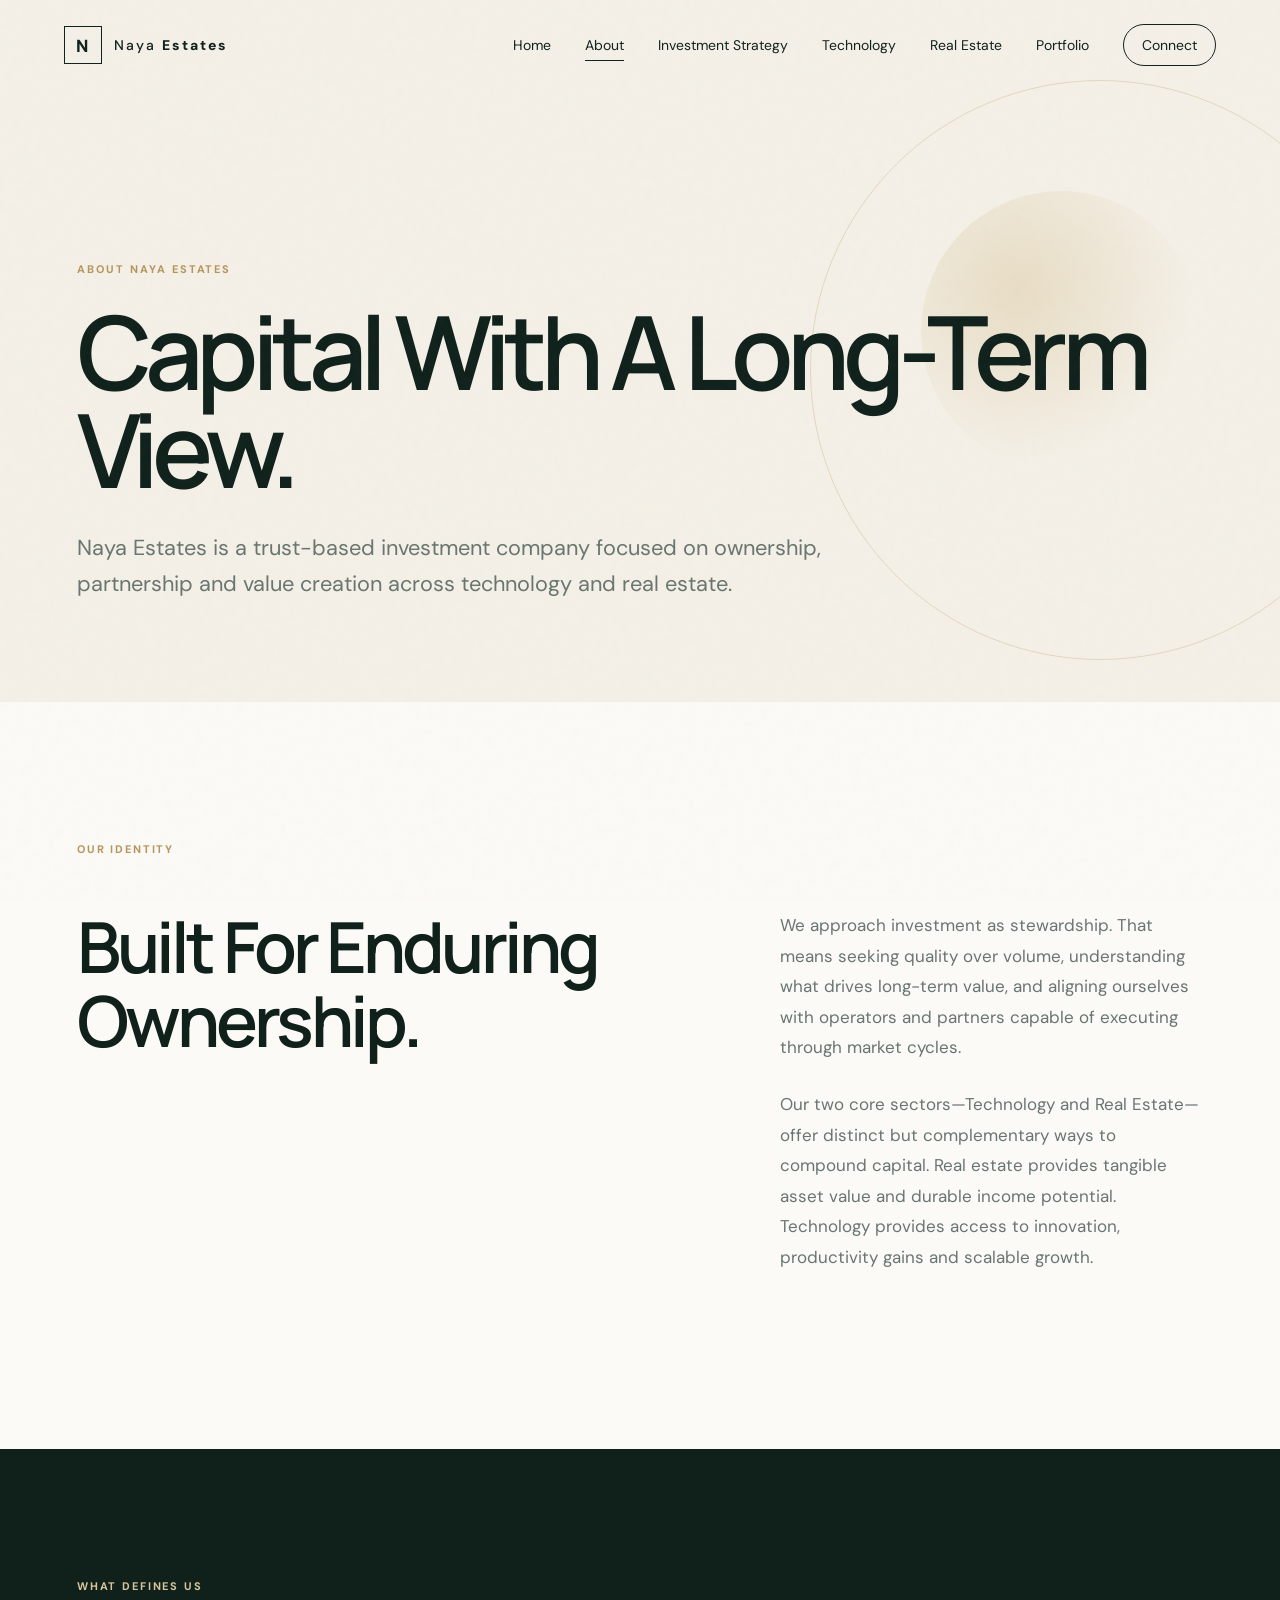
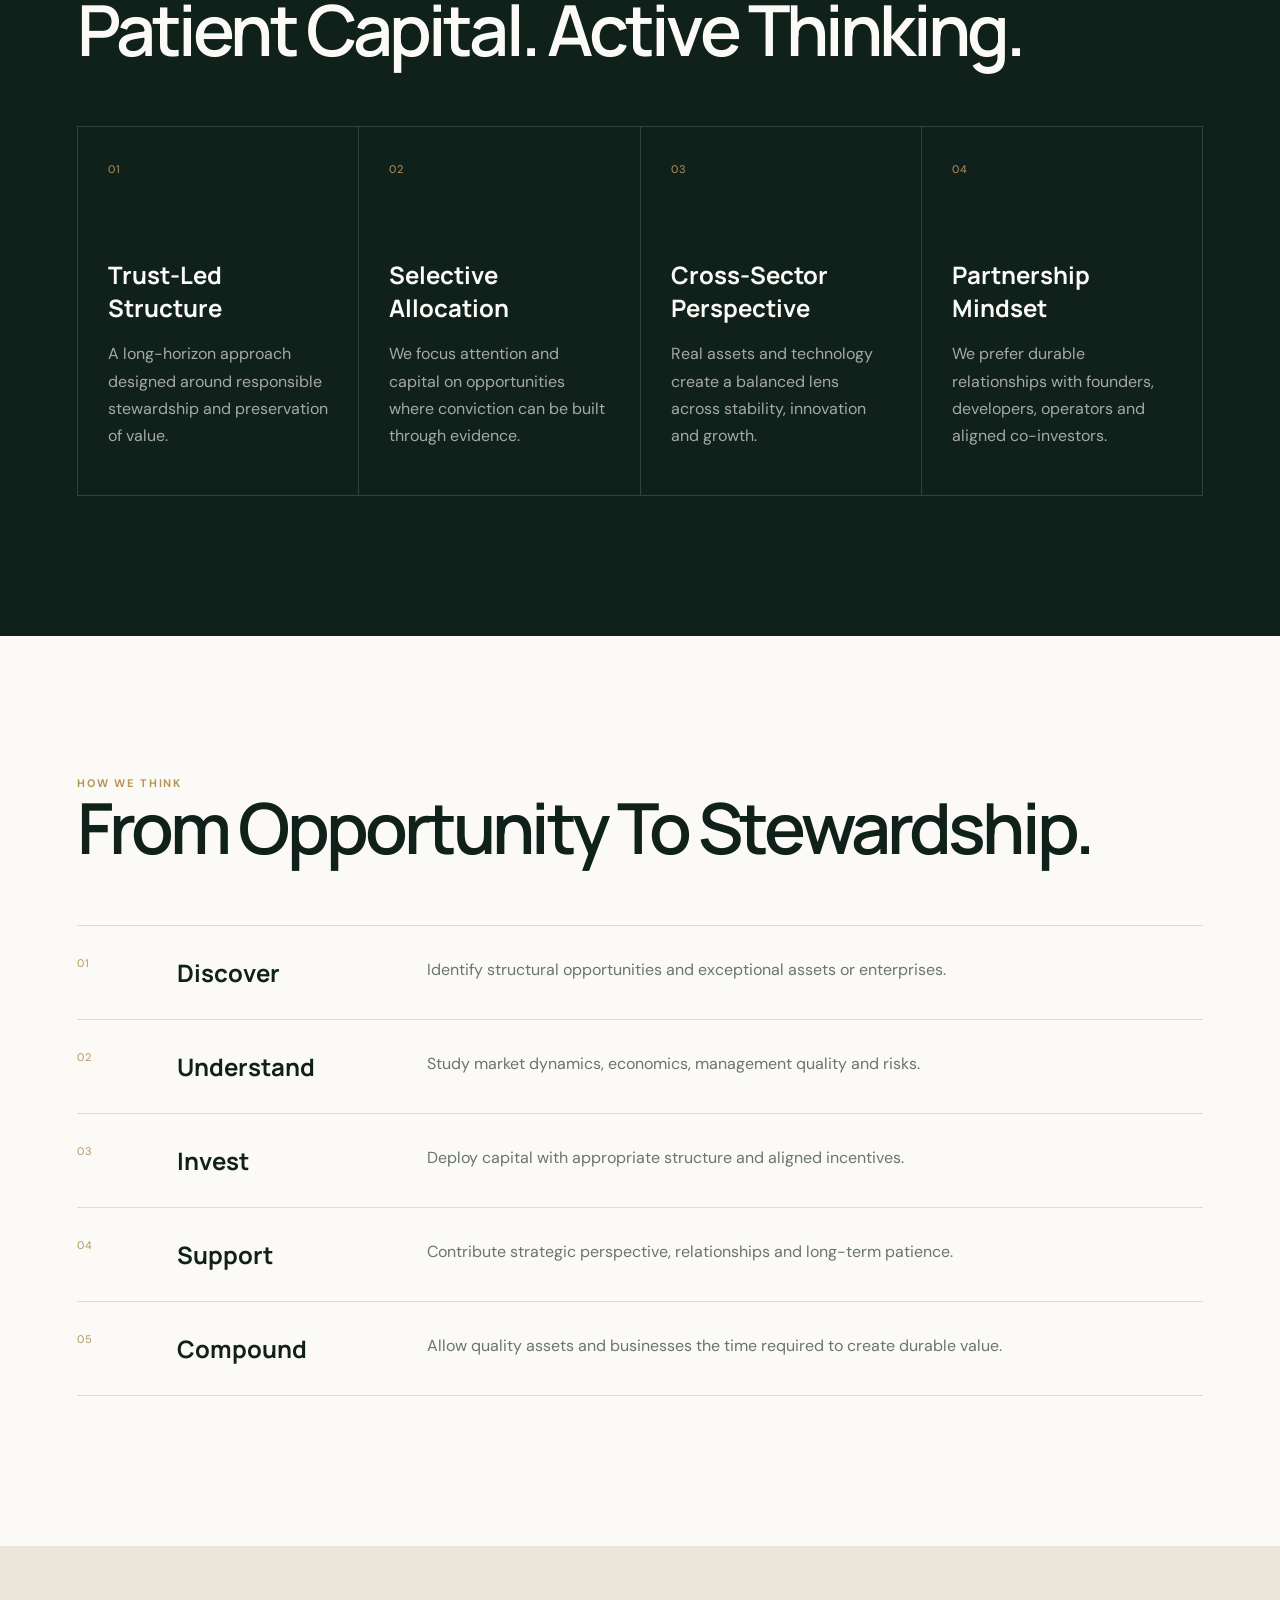
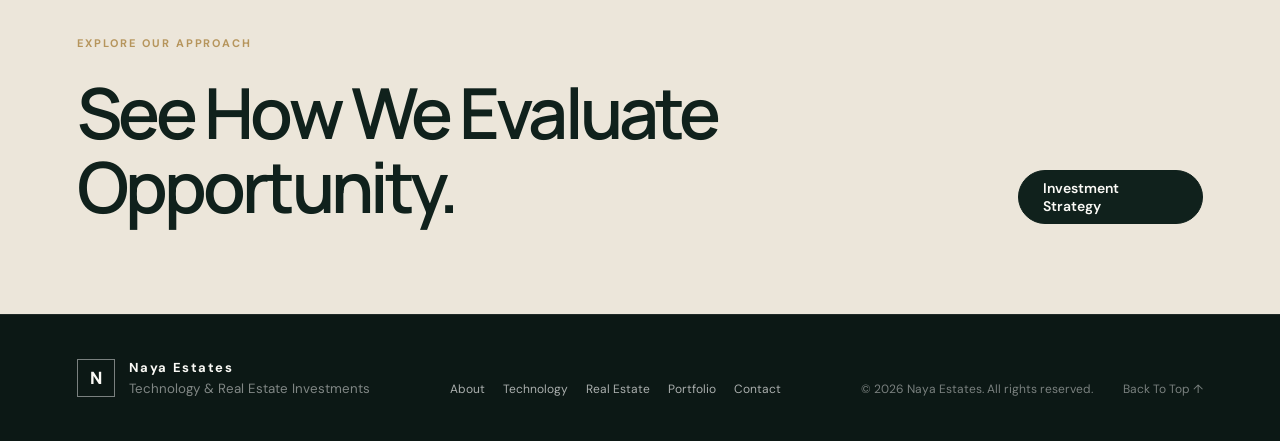
==== about.html @ cbfc8e8f "init" ====
<!DOCTYPE html>
<html lang="en">
<head>
  <meta charset="UTF-8" />
  <meta name="viewport" content="width=device-width, initial-scale=1.0" />
  <meta name="description" content="Learn about Naya Estates, a trust-based investment company focused on long-term technology and real estate investments." />
  <title>About | Naya Estates</title>
  <link rel="preconnect" href="https://fonts.googleapis.com">
  <link rel="preconnect" href="https://fonts.gstatic.com" crossorigin>
  <link href="https://fonts.googleapis.com/css2?family=DM+Sans:wght@400;500;600;700&family=Manrope:wght@400;500;600;700;800&display=swap" rel="stylesheet">
  <link rel="stylesheet" href="styles.css" />
</head>
<body>
  <div class="noise"></div>
  <header class="site-header" id="top">
    <a class="brand" href="index.html" aria-label="Naya Estates home">
      <span class="brand-mark">N</span>
      <span class="brand-text">Naya <strong>Estates</strong></span>
    </a>
    <button class="nav-toggle" aria-label="Toggle navigation" aria-expanded="false"><span></span><span></span></button>
    <nav class="site-nav"><a href="index.html" class="">Home</a>
<a href="about.html" class="active">About</a>
<a href="investment-strategy.html" class="">Investment Strategy</a>
<a href="technology.html" class="">Technology</a>
<a href="real-estate.html" class="">Real Estate</a>
<a href="portfolio.html" class="">Portfolio</a><a href="contact.html" class="nav-cta ">Connect</a></nav>
  </header>
  <main>
<section class="page-hero section-pad"><div class="page-orb"></div><p class="eyebrow reveal">About Naya Estates</p><h1 class="reveal">Capital With A Long-Term View.</h1><p class="page-lead reveal delay-1">Naya Estates is a trust-based investment company focused on ownership, partnership and value creation across technology and real estate.</p></section>
<section class="editorial section-pad"><div class="section-kicker reveal">Our Identity</div><div class="editorial-grid"><h2 class="reveal">Built For Enduring Ownership.</h2><div class="rich-copy reveal delay-1"><p>We approach investment as stewardship. That means seeking quality over volume, understanding what drives long-term value, and aligning ourselves with operators and partners capable of executing through market cycles.</p><p>Our two core sectors—Technology and Real Estate—offer distinct but complementary ways to compound capital. Real estate provides tangible asset value and durable income potential. Technology provides access to innovation, productivity gains and scalable growth.</p></div></div></section>
<section class="dark-section section-pad"><div class="section-head"><div><div class="section-kicker reveal">What Defines Us</div><h2 class="reveal">Patient Capital. Active Thinking.</h2></div></div><div class="value-grid"><article class="value-card reveal"><span>01</span><h3>Trust-Led Structure</h3><p>A long-horizon approach designed around responsible stewardship and preservation of value.</p></article><article class="value-card reveal delay-1"><span>02</span><h3>Selective Allocation</h3><p>We focus attention and capital on opportunities where conviction can be built through evidence.</p></article><article class="value-card reveal delay-2"><span>03</span><h3>Cross-Sector Perspective</h3><p>Real assets and technology create a balanced lens across stability, innovation and growth.</p></article><article class="value-card reveal delay-3"><span>04</span><h3>Partnership Mindset</h3><p>We prefer durable relationships with founders, developers, operators and aligned co-investors.</p></article></div></section>
<section class="timeline-section section-pad"><div class="section-head"><div><div class="section-kicker reveal">How We Think</div><h2 class="reveal">From Opportunity To Stewardship.</h2></div></div><div class="timeline"><div class="timeline-item reveal"><span>01</span><h3>Discover</h3><p>Identify structural opportunities and exceptional assets or enterprises.</p></div><div class="timeline-item reveal delay-1"><span>02</span><h3>Understand</h3><p>Study market dynamics, economics, management quality and risks.</p></div><div class="timeline-item reveal delay-2"><span>03</span><h3>Invest</h3><p>Deploy capital with appropriate structure and aligned incentives.</p></div><div class="timeline-item reveal delay-3"><span>04</span><h3>Support</h3><p>Contribute strategic perspective, relationships and long-term patience.</p></div><div class="timeline-item reveal"><span>05</span><h3>Compound</h3><p>Allow quality assets and businesses the time required to create durable value.</p></div></div></section>
<section class="split-cta section-pad"><div><p class="eyebrow">Explore Our Approach</p><h2>See How We Evaluate Opportunity.</h2></div><a class="btn btn-primary" href="investment-strategy.html">Investment Strategy</a></section>
</main>
  <footer>
    <div class="footer-brand"><span class="brand-mark">N</span><div><strong>Naya Estates</strong><small>Technology & Real Estate Investments</small></div></div>
    <div class="footer-links"><a href="about.html">About</a><a href="technology.html">Technology</a><a href="real-estate.html">Real Estate</a><a href="portfolio.html">Portfolio</a><a href="contact.html">Contact</a></div>
    <div class="footer-meta"><span>© <span id="year"></span> Naya Estates. All rights reserved.</span><a href="#top">Back To Top ↑</a></div>
  </footer>
  <script src="script.js"></script>
</body>
</html>
---- styles.css ----
:root {
  --ink: #10211c;
  --ink-2: #1b332b;
  --cream: #f4f0e7;
  --paper: #fbfaf6;
  --gold: #b6955c;
  --gold-light: #d9c59b;
  --sage: #8a9b90;
  --line: rgba(16, 33, 28, .14);
  --muted: #69756f;
  --white: #fff;
  --radius: 28px;
  --shadow: 0 24px 60px rgba(16, 33, 28, .08);
}

* { box-sizing: border-box; }
html { scroll-behavior: smooth; }
body {
  margin: 0;
  font-family: "DM Sans", sans-serif;
  color: var(--ink);
  background: var(--paper);
  overflow-x: hidden;
}
body.nav-open { overflow: hidden; }

a { color: inherit; text-decoration: none; }
button { font: inherit; }

.noise {
  position: fixed; inset: 0; pointer-events: none; z-index: 50; opacity: .025;
  background-image: url("data:image/svg+xml,%3Csvg viewBox='0 0 120 120' xmlns='http://www.w3.org/2000/svg'%3E%3Cfilter id='n'%3E%3CfeTurbulence type='fractalNoise' baseFrequency='.9' numOctaves='3' stitchTiles='stitch'/%3E%3C/filter%3E%3Crect width='100%25' height='100%25' filter='url(%23n)' opacity='1'/%3E%3C/svg%3E");
}

.site-header {
  position: fixed; top: 0; left: 0; right: 0; z-index: 40;
  display: flex; align-items: center; justify-content: space-between;
  padding: 24px clamp(24px, 5vw, 80px);
  transition: .35s ease;
}
.site-header.scrolled {
  background: rgba(251, 250, 246, .88);
  backdrop-filter: blur(18px);
  border-bottom: 1px solid var(--line);
  padding-top: 15px; padding-bottom: 15px;
}
.brand { display: flex; align-items: center; gap: 12px; letter-spacing: .13em; }
.brand-mark {
  width: 38px; height: 38px; border: 1px solid var(--ink); display: grid; place-items: center;
  font-family: "Manrope"; font-weight: 800; font-size: 17px;
}
.brand-text { font-size: 14px; font-weight: 500; }
.brand-text strong { font-weight: 800; }
.site-nav { display: flex; align-items: center; gap: 34px; font-size: 14px; }
.site-nav a { position: relative; }
.site-nav a:not(.nav-cta)::after {
  content: ""; position: absolute; left: 0; bottom: -7px; height: 1px; width: 0; background: var(--ink); transition: width .25s ease;
}
.site-nav a:hover::after { width: 100%; }
.nav-cta { border: 1px solid var(--ink); padding: 11px 18px; border-radius: 999px; }
.nav-cta:hover { background: var(--ink); color: var(--paper); }
.nav-toggle { display: none; background: transparent; border: 0; width: 42px; height: 42px; padding: 9px; }
.nav-toggle span { display: block; height: 1px; background: var(--ink); margin: 7px 0; transition: .25s ease; }

.section-pad { padding-left: clamp(24px, 6vw, 100px); padding-right: clamp(24px, 6vw, 100px); }
.hero {
  min-height: 100vh; position: relative; display: grid; grid-template-columns: minmax(0, 1.6fr) minmax(280px, .65fr);
  gap: 70px; align-items: center; padding-top: 130px; padding-bottom: 80px; background: var(--cream); overflow: hidden;
}
.hero-grid { position: absolute; inset: 0; opacity: .16; background-image: linear-gradient(var(--line) 1px, transparent 1px), linear-gradient(90deg, var(--line) 1px, transparent 1px); background-size: 64px 64px; mask-image: linear-gradient(to bottom right, black, transparent 75%); }
.orb { position: absolute; border-radius: 50%; filter: blur(2px); }
.orb-one { width: 460px; height: 460px; right: 14%; top: 9%; border: 1px solid rgba(182,149,92,.28); }
.orb-two { width: 260px; height: 260px; right: 5%; top: 28%; background: radial-gradient(circle at 35% 35%, rgba(217,197,155,.6), rgba(182,149,92,.05) 60%, transparent 70%); }
.hero-copy { max-width: 980px; position: relative; z-index: 2; }
.eyebrow { text-transform: uppercase; letter-spacing: .18em; font-size: 11px; font-weight: 700; color: var(--gold); margin: 0 0 26px; }
.hero h1, h2, h3 { font-family: "Manrope", sans-serif; }
.hero h1 { margin: 0; font-size: clamp(52px, 7.6vw, 118px); line-height: .94; letter-spacing: -.065em; font-weight: 600; max-width: 1050px; }
.hero h1 em { font-family: Georgia, serif; font-weight: 400; color: var(--gold); }
.hero-lead { max-width: 720px; margin: 34px 0 0; font-size: clamp(17px, 1.5vw, 22px); line-height: 1.65; color: var(--ink-2); }
.hero-actions { display: flex; gap: 14px; margin-top: 40px; flex-wrap: wrap; }
.btn { display: inline-flex; align-items: center; justify-content: center; min-height: 54px; padding: 0 24px; border-radius: 999px; font-weight: 600; font-size: 14px; transition: .25s ease; }
.btn-primary { background: var(--ink); color: var(--paper); border: 1px solid var(--ink); }
.btn-primary:hover { transform: translateY(-2px); background: var(--ink-2); }
.btn-ghost { border: 1px solid var(--line); background: rgba(255,255,255,.3); }
.btn-ghost span { margin-left: 12px; }
.btn-ghost:hover { border-color: var(--ink); }
.hero-aside { display: grid; gap: 14px; position: relative; z-index: 2; align-self: end; padding-bottom: 40px; }
.metric-card { background: rgba(251,250,246,.72); border: 1px solid rgba(16,33,28,.12); backdrop-filter: blur(10px); padding: 24px; border-radius: 22px; box-shadow: 0 16px 40px rgba(16,33,28,.04); }
.metric-label { display: block; font-size: 10px; text-transform: uppercase; letter-spacing: .16em; color: var(--muted); margin-bottom: 14px; }
.metric-card strong { display: block; font-family: "Manrope"; font-size: 27px; letter-spacing: -.03em; }
.metric-card small { display: block; color: var(--muted); margin-top: 8px; line-height: 1.5; }
.accent-card { background: var(--ink); color: var(--cream); }
.accent-card .metric-label { color: var(--gold-light); }
.accent-card strong { font-size: 22px; }
.scroll-cue { position: absolute; left: clamp(24px, 6vw, 100px); bottom: 34px; display: flex; gap: 12px; align-items: center; font-size: 10px; letter-spacing: .14em; text-transform: uppercase; color: var(--muted); }
.scroll-cue i { width: 46px; height: 1px; background: currentColor; }

.section-kicker { font-size: 11px; text-transform: uppercase; letter-spacing: .17em; color: var(--gold); font-weight: 700; }
.statement { padding-top: 150px; padding-bottom: 150px; }
.statement-grid { display: grid; grid-template-columns: minmax(0, 1.55fr) minmax(260px, .65fr); gap: 90px; margin-top: 54px; align-items: end; }
.statement h2, .section-head h2, .strategy h2, .principles h2, .contact h2 { margin: 0; font-size: clamp(40px, 5.5vw, 82px); line-height: 1.06; letter-spacing: -.055em; font-weight: 600; }
.statement h2 span { font-family: Georgia, serif; font-weight: 400; color: var(--gold); }
.statement-copy p { color: var(--muted); font-size: 17px; line-height: 1.75; margin: 0 0 22px; }

.focus { padding-top: 130px; padding-bottom: 140px; background: var(--ink); color: var(--paper); }
.section-head { display: flex; align-items: end; justify-content: space-between; gap: 40px; margin-bottom: 56px; }
.focus .section-kicker { color: var(--gold-light); }
.focus .section-intro { color: rgba(244,240,231,.68); }
.section-intro { max-width: 480px; line-height: 1.7; color: var(--muted); }
.focus-grid { display: grid; grid-template-columns: 1fr 1fr; gap: 20px; }
.focus-card { min-height: 610px; border-radius: var(--radius); padding: 34px; overflow: hidden; position: relative; display: flex; flex-direction: column; justify-content: space-between; border: 1px solid rgba(255,255,255,.12); }
.focus-card::before { content: ""; position: absolute; inset: 0; transition: transform .5s ease; }
.focus-card:hover::before { transform: scale(1.04); }
.real-estate::before { background: radial-gradient(circle at 75% 25%, rgba(217,197,155,.2), transparent 38%), linear-gradient(135deg, #213b33, #10211c 70%); }
.technology::before { background: radial-gradient(circle at 75% 25%, rgba(122,160,165,.18), transparent 38%), linear-gradient(135deg, #162d2a, #0c1715 70%); }
.focus-number, .focus-icon, .focus-content { position: relative; z-index: 1; }
.focus-number { font-family: "Manrope"; font-size: 12px; color: rgba(255,255,255,.5); }
.focus-icon { position: absolute; right: 34px; top: 28px; width: 74px; height: 74px; border-radius: 50%; border: 1px solid rgba(255,255,255,.2); display: grid; place-items: center; font-size: 34px; color: var(--gold-light); }
.focus-content { max-width: 610px; }
.focus-card h3 { margin: 0 0 18px; font-size: clamp(34px, 4vw, 58px); letter-spacing: -.045em; }
.focus-card p:not(.eyebrow) { color: rgba(244,240,231,.72); max-width: 540px; line-height: 1.7; }
.focus-card ul { list-style: none; padding: 0; margin: 28px 0 0; display: grid; grid-template-columns: 1fr 1fr; gap: 12px; }
.focus-card li { border-top: 1px solid rgba(255,255,255,.14); padding-top: 12px; font-size: 13px; color: rgba(244,240,231,.8); }

.strategy { padding-top: 130px; padding-bottom: 140px; background: var(--cream); }
.strategy-panel { border: 1px solid var(--line); border-radius: 34px; padding: clamp(28px, 5vw, 70px); background: rgba(255,255,255,.28); }
.strategy-top { display: grid; grid-template-columns: 1.2fr .8fr; gap: 70px; align-items: end; margin-top: 46px; padding-bottom: 70px; border-bottom: 1px solid var(--line); }
.strategy-top p { margin: 0; color: var(--muted); font-size: 17px; line-height: 1.75; }
.strategy-grid { display: grid; grid-template-columns: repeat(4, 1fr); }
.strategy-item { padding: 34px 28px 8px 0; }
.strategy-item + .strategy-item { border-left: 1px solid var(--line); padding-left: 28px; }
.strategy-item span { font-size: 11px; color: var(--gold); }
.strategy-item h3 { font-size: 20px; margin: 18px 0 12px; }
.strategy-item p { color: var(--muted); line-height: 1.65; font-size: 14px; }

.portfolio { padding-top: 140px; padding-bottom: 150px; }
.portfolio-grid { display: grid; grid-template-columns: repeat(2, 1fr); border-top: 1px solid var(--line); border-left: 1px solid var(--line); }
.portfolio-card { position: relative; min-height: 310px; padding: 34px; border-right: 1px solid var(--line); border-bottom: 1px solid var(--line); transition: .3s ease; }
.portfolio-card:hover { background: var(--cream); }
.portfolio-card > span { font-size: 10px; letter-spacing: .16em; color: var(--gold); font-weight: 700; }
.portfolio-card h3 { font-size: clamp(27px, 3vw, 42px); letter-spacing: -.04em; max-width: 440px; margin: 44px 0 18px; }
.portfolio-card p { max-width: 500px; color: var(--muted); line-height: 1.65; }
.card-arrow { position: absolute; top: 34px; right: 34px; width: 38px; height: 38px; border: 1px solid var(--line); border-radius: 50%; display: grid; place-items: center; }

.principles { padding-top: 140px; padding-bottom: 140px; background: #eae4d8; display: grid; grid-template-columns: .9fr 1.1fr; gap: 90px; }
.principles-copy { position: sticky; top: 120px; align-self: start; }
.principles-copy h2 { margin-top: 40px; }
.principles-list { border-top: 1px solid var(--line); }
.principle { display: grid; grid-template-columns: 70px 180px 1fr; gap: 20px; padding: 30px 0; border-bottom: 1px solid var(--line); align-items: start; }
.principle span { color: var(--gold); font-size: 11px; }
.principle strong { font-family: "Manrope"; font-size: 20px; }
.principle p { margin: 0; color: var(--muted); line-height: 1.6; }

.contact { padding-top: 120px; padding-bottom: 120px; background: var(--ink); color: var(--paper); }
.contact-panel { padding: clamp(34px, 5vw, 72px); border: 1px solid rgba(255,255,255,.13); border-radius: 34px; display: grid; grid-template-columns: 1.2fr .8fr; gap: 60px; align-items: end; background: radial-gradient(circle at 95% 10%, rgba(182,149,92,.14), transparent 32%); }
.contact h2 { margin-bottom: 24px; }
.contact p:not(.eyebrow) { max-width: 660px; color: rgba(244,240,231,.67); line-height: 1.7; }
.contact-link { padding: 26px 0; border-top: 1px solid rgba(255,255,255,.25); border-bottom: 1px solid rgba(255,255,255,.25); display: flex; justify-content: space-between; gap: 18px; align-items: center; }
.contact-link span { color: rgba(244,240,231,.6); font-size: 13px; }
.contact-link strong { font-family: "Manrope"; font-size: 16px; }

footer { background: #0c1815; color: var(--paper); padding: 44px clamp(24px, 6vw, 100px); display: flex; justify-content: space-between; align-items: end; gap: 40px; border-top: 1px solid rgba(255,255,255,.08); }
.footer-brand { display: flex; gap: 14px; align-items: center; }
.footer-brand .brand-mark { border-color: rgba(255,255,255,.45); }
.footer-brand strong { display: block; letter-spacing: .12em; font-size: 13px; }
.footer-brand small { display: block; color: rgba(255,255,255,.48); margin-top: 4px; }
.footer-meta { display: flex; gap: 30px; color: rgba(255,255,255,.45); font-size: 12px; }

.reveal { opacity: 0; transform: translateY(22px); transition: opacity .7s ease, transform .7s ease; }
.reveal.visible { opacity: 1; transform: none; }
.delay-1 { transition-delay: .08s; }
.delay-2 { transition-delay: .16s; }
.delay-3 { transition-delay: .24s; }

@media (max-width: 1000px) {
  .site-nav { position: fixed; inset: 0; background: var(--paper); z-index: -1; display: flex; flex-direction: column; justify-content: center; align-items: center; gap: 28px; font-size: 26px; opacity: 0; visibility: hidden; transition: .25s ease; }
  body.nav-open .site-nav { opacity: 1; visibility: visible; z-index: 35; }
  .nav-toggle { display: block; z-index: 41; }
  body.nav-open .nav-toggle span:first-child { transform: translateY(4px) rotate(45deg); }
  body.nav-open .nav-toggle span:last-child { transform: translateY(-4px) rotate(-45deg); }
  .hero { grid-template-columns: 1fr; align-content: center; }
  .hero-aside { display: grid; grid-template-columns: repeat(3, 1fr); padding: 0; }
  .statement-grid, .strategy-top, .principles, .contact-panel { grid-template-columns: 1fr; gap: 44px; }
  .focus-grid { grid-template-columns: 1fr; }
  .strategy-grid { grid-template-columns: 1fr 1fr; }
  .strategy-item:nth-child(3) { border-left: 0; padding-left: 0; border-top: 1px solid var(--line); }
  .strategy-item:nth-child(4) { border-top: 1px solid var(--line); }
  .principles-copy { position: relative; top: auto; }
}

@media (max-width: 700px) {
  .site-header { padding: 18px 20px; }
  .brand-text { font-size: 12px; }
  .hero { padding-top: 120px; min-height: auto; padding-bottom: 90px; }
  .hero h1 { font-size: clamp(50px, 15vw, 70px); }
  .hero-aside { grid-template-columns: 1fr; }
  .metric-card { padding: 20px; }
  .scroll-cue { display: none; }
  .statement, .focus, .strategy, .portfolio, .principles { padding-top: 90px; padding-bottom: 90px; }
  .statement-grid { margin-top: 36px; }
  .section-head { align-items: start; flex-direction: column; }
  .focus-card { min-height: 560px; padding: 26px; }
  .focus-icon { right: 26px; top: 24px; }
  .focus-card ul { grid-template-columns: 1fr; }
  .strategy-grid, .portfolio-grid { grid-template-columns: 1fr; }
  .strategy-item, .strategy-item + .strategy-item { border-left: 0; border-top: 1px solid var(--line); padding-left: 0; }
  .principle { grid-template-columns: 46px 1fr; }
  .principle p { grid-column: 2; }
  .contact-link { align-items: flex-start; flex-direction: column; }
  footer { align-items: flex-start; flex-direction: column; }
  .footer-meta { flex-direction: column; gap: 8px; }
}

/* Multi-page additions */
.site-nav a.active:not(.nav-cta)::after { width: 100%; }
.site-nav .nav-cta.active { background: var(--ink); color: var(--paper); }
.text-link { display: inline-flex; align-items: center; gap: 8px; margin-top: 14px; font-size: 14px; font-weight: 700; border-bottom: 1px solid currentColor; padding-bottom: 4px; }
.panel-action { padding-top: 32px; border-top: 1px solid var(--line); margin-top: 34px; }

.page-hero { min-height: 78vh; padding-top: 180px; padding-bottom: 100px; display: flex; flex-direction: column; justify-content: flex-end; position: relative; overflow: hidden; background: var(--cream); }
.page-hero h1 { max-width: 1180px; margin: 0; font-family: "Manrope", sans-serif; font-size: clamp(56px, 8vw, 118px); line-height: .96; letter-spacing: -.065em; font-weight: 600; position: relative; z-index: 2; }
.page-lead { max-width: 760px; margin: 32px 0 0; font-size: clamp(18px, 1.7vw, 24px); line-height: 1.65; color: var(--muted); position: relative; z-index: 2; }
.page-orb { position: absolute; width: 580px; height: 580px; border-radius: 50%; right: -110px; top: 80px; border: 1px solid rgba(182,149,92,.28); }
.page-orb::after { content:""; position:absolute; width:280px; height:280px; border-radius:50%; inset:110px; background:radial-gradient(circle at 35% 35%, rgba(217,197,155,.45), transparent 68%); }
.compact-hero { min-height: 64vh; }

.editorial { padding-top: 140px; padding-bottom: 150px; }
.editorial-grid { display: grid; grid-template-columns: 1.05fr .75fr; gap: 110px; margin-top: 54px; align-items: start; }
.editorial h2, .process-section h2, .criteria h2, .sector-band h2, .theme-section h2, .contact-page h2, .split-cta h2 { margin: 0; font-family: "Manrope", sans-serif; font-size: clamp(42px, 5.5vw, 78px); line-height: 1.05; letter-spacing: -.055em; font-weight: 600; }
.rich-copy { max-width: 700px; }
.rich-copy p { margin: 0 0 26px; color: var(--muted); font-size: 17px; line-height: 1.8; }

.dark-section { background: var(--ink); color: var(--paper); padding-top: 130px; padding-bottom: 140px; }
.dark-section .section-kicker { color: var(--gold-light); }
.dark-section h2 { margin: 0; font-size: clamp(42px, 5.5vw, 78px); line-height: 1.05; letter-spacing: -.055em; }
.value-grid { display:grid; grid-template-columns:repeat(4,1fr); margin-top: 60px; border-top:1px solid rgba(255,255,255,.15); border-left:1px solid rgba(255,255,255,.15); }
.value-card { min-height: 310px; padding: 30px; border-right:1px solid rgba(255,255,255,.15); border-bottom:1px solid rgba(255,255,255,.15); }
.value-card span, .process-card span, .timeline-item span, .theme-card span, .guidance-item span { color: var(--gold); font-size: 11px; letter-spacing: .12em; }
.value-card h3 { margin: 80px 0 16px; font-size: 24px; }
.value-card p { color: rgba(244,240,231,.66); line-height: 1.7; }

.timeline-section, .process-section, .theme-section { padding-top: 140px; padding-bottom: 150px; }
.timeline { margin-top: 60px; border-top: 1px solid var(--line); }
.timeline-item { display:grid; grid-template-columns: 70px 220px 1fr; gap:30px; align-items:start; padding:30px 0; border-bottom:1px solid var(--line); }
.timeline-item h3 { margin:0; font-size:24px; }
.timeline-item p { margin:0; color:var(--muted); line-height:1.7; max-width:650px; }

.process-section { background: var(--cream); }
.process-grid { display:grid; grid-template-columns: repeat(3,1fr); gap:16px; margin-top:60px; }
.process-card { min-height: 300px; padding:30px; border:1px solid var(--line); border-radius:24px; background:rgba(255,255,255,.32); }
.process-card h3 { margin:72px 0 14px; font-size:24px; }
.process-card p { color:var(--muted); line-height:1.7; }

.criteria { display:grid; grid-template-columns:.85fr 1.15fr; gap:90px; padding-top:140px; padding-bottom:150px; }
.criteria-list { border-top:1px solid var(--line); }
.criteria-row { display:grid; grid-template-columns:230px 1fr; gap:30px; padding:28px 0; border-bottom:1px solid var(--line); }
.criteria-row strong { font-family:"Manrope"; font-size:19px; }
.criteria-row p { margin:0; color:var(--muted); line-height:1.65; }

.tech-hero { background: linear-gradient(135deg,#f4f0e7 0%,#e7eee9 100%); }
.tech-grid-art { position:absolute; inset:0; opacity:.28; background-image:linear-gradient(rgba(16,33,28,.12) 1px,transparent 1px),linear-gradient(90deg,rgba(16,33,28,.12) 1px,transparent 1px); background-size:72px 72px; mask-image:linear-gradient(90deg,transparent,black); }
.real-hero { background:#ece5d9; }
.real-arch { position:absolute; width:620px; height:620px; border:1px solid rgba(16,33,28,.16); border-radius:310px 310px 0 0; right:-40px; bottom:-210px; }
.real-arch::before,.real-arch::after { content:""; position:absolute; border:1px solid rgba(182,149,92,.35); border-radius:260px 260px 0 0; }
.real-arch::before { inset:55px; bottom:0; }
.real-arch::after { inset:110px; bottom:0; }

.sector-band { background:var(--ink); color:var(--paper); padding-top:130px; padding-bottom:140px; }
.sector-band .section-kicker { color:var(--gold-light); }
.sector-grid { display:grid; grid-template-columns:repeat(2,1fr); gap:18px; }
.sector-card { position:relative; min-height:340px; padding:34px; border:1px solid rgba(255,255,255,.14); border-radius:26px; background:rgba(255,255,255,.025); }
.sector-icon { width:52px; height:52px; border-radius:50%; border:1px solid rgba(255,255,255,.2); display:grid; place-items:center; color:var(--gold-light); font-size:11px; }
.sector-card h3 { margin:70px 0 16px; font-size:clamp(28px,3vw,42px); letter-spacing:-.04em; }
.sector-card p { max-width:600px; color:rgba(244,240,231,.66); line-height:1.7; }
.estate-band { background:#193229; }

.portfolio-intro { padding-top:140px; padding-bottom:150px; }
.allocation-grid { display:grid; grid-template-columns:1fr 1fr; gap:20px; margin-top:50px; }
.allocation-card { min-height:500px; padding:40px; border-radius:30px; background:#eae4d8; display:flex; flex-direction:column; align-items:flex-start; }
.allocation-card span { font-size:11px; text-transform:uppercase; letter-spacing:.16em; color:var(--gold); font-weight:700; }
.allocation-card h2 { font-size:clamp(48px,6vw,84px); letter-spacing:-.055em; margin:90px 0 18px; }
.allocation-card p { max-width:560px; color:var(--muted); font-size:17px; line-height:1.7; }
.allocation-card .text-link { margin-top:auto; }
.tech-allocation { background:var(--ink); color:var(--paper); }
.tech-allocation p { color:rgba(244,240,231,.65); }
.theme-section { background:var(--cream); }
.theme-grid { display:grid; grid-template-columns:repeat(3,1fr); border-top:1px solid var(--line); border-left:1px solid var(--line); }
.theme-card { min-height:300px; padding:30px; border-right:1px solid var(--line); border-bottom:1px solid var(--line); }
.theme-card h3 { margin:70px 0 14px; font-size:24px; }
.theme-card p { color:var(--muted); line-height:1.65; }
.disclosure { padding-top:70px; padding-bottom:70px; display:grid; grid-template-columns:220px 1fr; gap:60px; border-top:1px solid var(--line); }
.disclosure p { margin:0; max-width:900px; color:var(--muted); line-height:1.75; }

.split-cta { padding-top:90px; padding-bottom:90px; display:flex; justify-content:space-between; align-items:end; gap:50px; background:#ece6da; }
.split-cta h2 { max-width:900px; }
.dark-cta { background:var(--ink); color:var(--paper); }
.btn-light { background:var(--paper); color:var(--ink); border:1px solid var(--paper); }
.btn-outline-light { border:1px solid rgba(255,255,255,.35); color:var(--paper); }
.cta-buttons { display:flex; gap:12px; flex-wrap:wrap; }

.contact-page { padding-top:130px; padding-bottom:150px; display:grid; grid-template-columns:.8fr 1.2fr; gap:100px; background:var(--paper); }
.contact-info > p { color:var(--muted); line-height:1.75; max-width:620px; }
.contact-info h2 { margin:36px 0 24px; }
.contact-detail { display:grid; gap:7px; padding:20px 0; border-bottom:1px solid var(--line); }
.contact-detail:first-of-type { margin-top:42px; border-top:1px solid var(--line); }
.contact-detail span { color:var(--gold); font-size:11px; text-transform:uppercase; letter-spacing:.15em; font-weight:700; }
.contact-detail a,.contact-detail strong { font-family:"Manrope"; font-size:16px; }
.inquiry-form { padding:36px; border:1px solid var(--line); border-radius:28px; background:var(--cream); }
.inquiry-form label { display:grid; gap:9px; font-size:12px; font-weight:700; margin-bottom:20px; }
.field-row { display:grid; grid-template-columns:1fr 1fr; gap:16px; }
.inquiry-form input,.inquiry-form select,.inquiry-form textarea { width:100%; border:1px solid var(--line); background:rgba(255,255,255,.65); border-radius:12px; padding:14px 15px; color:var(--ink); font:inherit; outline:none; }
.inquiry-form input:focus,.inquiry-form select:focus,.inquiry-form textarea:focus { border-color:var(--gold); }
.form-note { display:block; margin-top:15px; color:var(--muted); line-height:1.5; }
.contact-guidance { padding-top:90px; padding-bottom:120px; background:#eae4d8; }
.guidance-grid { display:grid; grid-template-columns:repeat(4,1fr); gap:20px; margin-top:42px; }
.guidance-item { border-top:1px solid var(--line); padding-top:24px; }
.guidance-item h3 { margin:38px 0 12px; font-size:22px; }
.guidance-item p { color:var(--muted); line-height:1.6; }

.footer-links { display:flex; flex-wrap:wrap; gap:18px; font-size:12px; color:rgba(255,255,255,.65); }
footer { flex-wrap:wrap; }

@media (max-width: 1150px) {
  .site-nav { gap:20px; font-size:13px; }
}
@media (max-width:1000px) {
  .editorial-grid,.criteria,.contact-page { grid-template-columns:1fr; gap:48px; }
  .value-grid { grid-template-columns:1fr 1fr; }
  .process-grid,.theme-grid { grid-template-columns:1fr 1fr; }
  .allocation-grid { grid-template-columns:1fr; }
  .guidance-grid { grid-template-columns:1fr 1fr; }
}
@media (max-width:700px) {
  .page-hero { min-height:68vh; padding-top:130px; padding-bottom:70px; }
  .page-hero h1 { font-size:clamp(46px,14vw,70px); }
  .editorial,.timeline-section,.process-section,.criteria,.portfolio-intro,.theme-section,.contact-page { padding-top:90px; padding-bottom:90px; }
  .value-grid,.process-grid,.sector-grid,.theme-grid,.guidance-grid { grid-template-columns:1fr; }
  .timeline-item { grid-template-columns:44px 1fr; }
  .timeline-item p { grid-column:2; }
  .criteria-row { grid-template-columns:1fr; gap:10px; }
  .allocation-card { min-height:420px; padding:28px; }
  .allocation-card h2 { margin-top:70px; }
  .disclosure { grid-template-columns:1fr; gap:20px; }
  .split-cta { align-items:flex-start; flex-direction:column; }
  .field-row { grid-template-columns:1fr; gap:0; }
  .inquiry-form { padding:24px; }
  .footer-links { width:100%; }
}
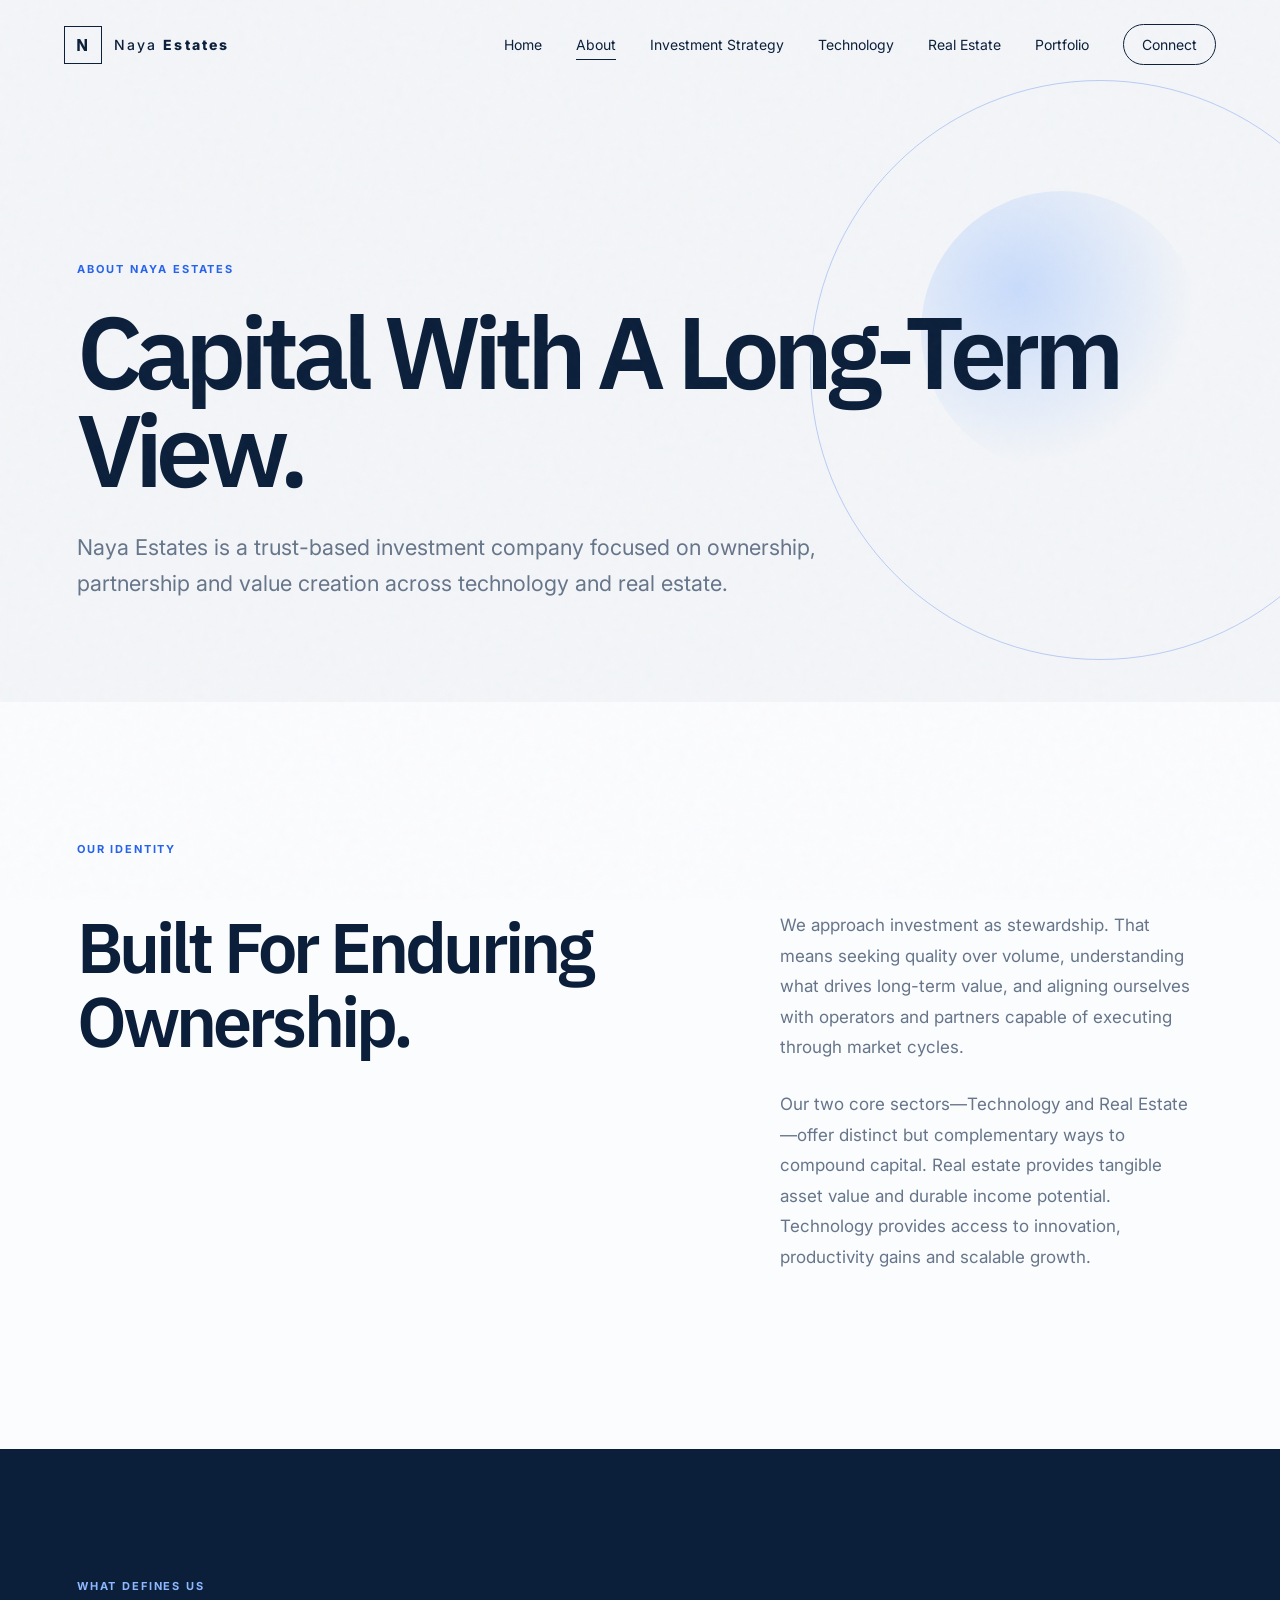
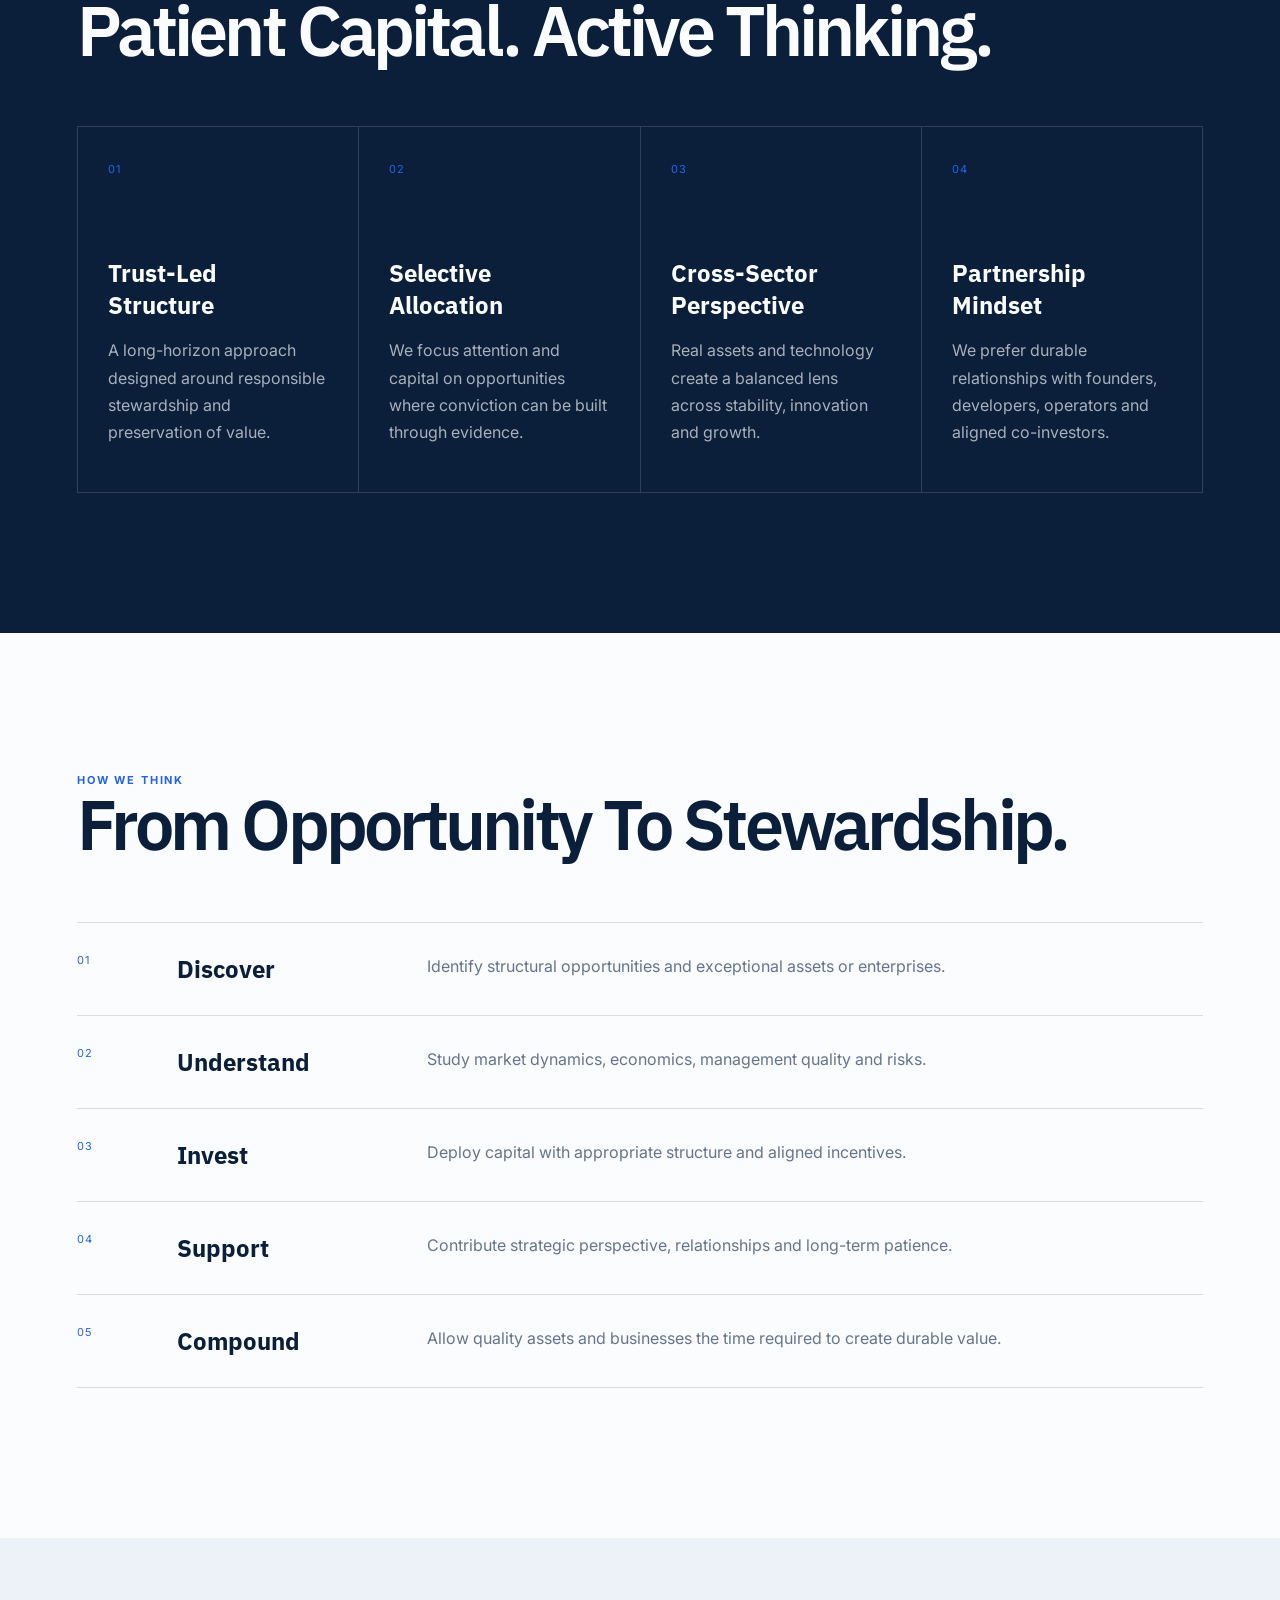
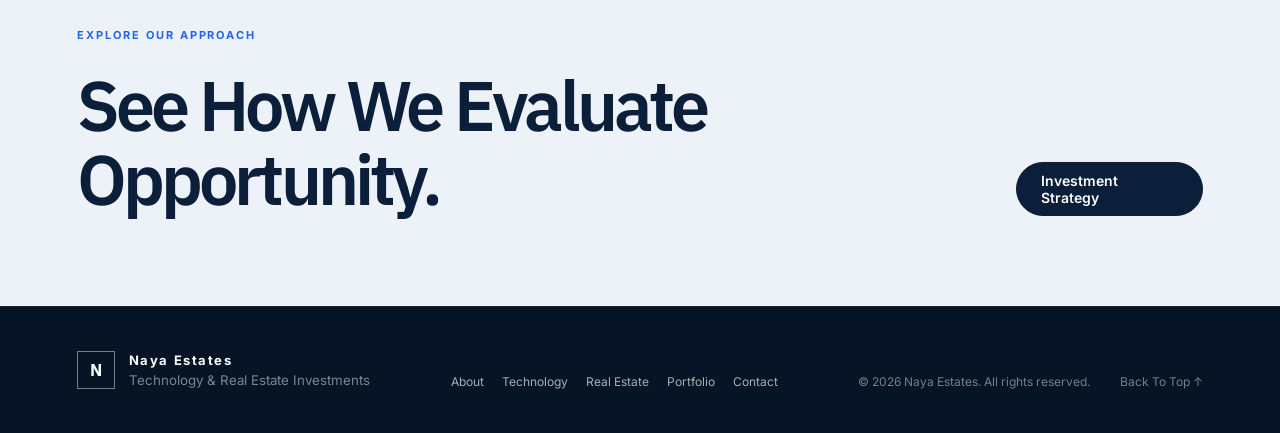
==== commit 881e918b: "update 1" ====
--- a/about.html
+++ b/about.html
@@ -7,7 +7,7 @@
   <title>About | Naya Estates</title>
   <link rel="preconnect" href="https://fonts.googleapis.com">
   <link rel="preconnect" href="https://fonts.gstatic.com" crossorigin>
-  <link href="https://fonts.googleapis.com/css2?family=DM+Sans:wght@400;500;600;700&family=Manrope:wght@400;500;600;700;800&display=swap" rel="stylesheet">
+  <link href="https://fonts.googleapis.com/css2?family=IBM+Plex+Sans:wght@400;500;600;700&family=Inter:wght@400;500;600;700&display=swap" rel="stylesheet">
   <link rel="stylesheet" href="styles.css" />
 </head>
 <body>
--- a/styles.css
+++ b/styles.css
@@ -1,23 +1,23 @@
 :root {
-  --ink: #10211c;
-  --ink-2: #1b332b;
-  --cream: #f4f0e7;
-  --paper: #fbfaf6;
-  --gold: #b6955c;
-  --gold-light: #d9c59b;
-  --sage: #8a9b90;
-  --line: rgba(16, 33, 28, .14);
-  --muted: #69756f;
+  --ink: #0b1f3a;
+  --ink-2: #183a63;
+  --cream: #f3f5f8;
+  --paper: #fbfcfe;
+  --accent: #2563eb;
+  --accent-light: #8db8ff;
+  --sage: #8295ad;
+  --line: rgba(11, 31, 58, .14);
+  --muted: #66758a;
   --white: #fff;
   --radius: 28px;
-  --shadow: 0 24px 60px rgba(16, 33, 28, .08);
+  --shadow: 0 24px 60px rgba(11, 31, 58, .08);
 }
 
 * { box-sizing: border-box; }
 html { scroll-behavior: smooth; }
 body {
   margin: 0;
-  font-family: "DM Sans", sans-serif;
+  font-family: "Inter", sans-serif;
   color: var(--ink);
   background: var(--paper);
   overflow-x: hidden;
@@ -26,6 +26,7 @@
 
 a { color: inherit; text-decoration: none; }
 button { font: inherit; }
+::selection { background: rgba(37, 99, 235, .16); color: var(--ink); }
 
 .noise {
   position: fixed; inset: 0; pointer-events: none; z-index: 50; opacity: .025;
@@ -47,7 +48,7 @@
 .brand { display: flex; align-items: center; gap: 12px; letter-spacing: .13em; }
 .brand-mark {
   width: 38px; height: 38px; border: 1px solid var(--ink); display: grid; place-items: center;
-  font-family: "Manrope"; font-weight: 800; font-size: 17px;
+  font-family: "IBM Plex Sans", sans-serif; font-weight: 800; font-size: 17px;
 }
 .brand-text { font-size: 14px; font-weight: 500; }
 .brand-text strong { font-weight: 800; }
@@ -69,13 +70,13 @@
 }
 .hero-grid { position: absolute; inset: 0; opacity: .16; background-image: linear-gradient(var(--line) 1px, transparent 1px), linear-gradient(90deg, var(--line) 1px, transparent 1px); background-size: 64px 64px; mask-image: linear-gradient(to bottom right, black, transparent 75%); }
 .orb { position: absolute; border-radius: 50%; filter: blur(2px); }
-.orb-one { width: 460px; height: 460px; right: 14%; top: 9%; border: 1px solid rgba(182,149,92,.28); }
-.orb-two { width: 260px; height: 260px; right: 5%; top: 28%; background: radial-gradient(circle at 35% 35%, rgba(217,197,155,.6), rgba(182,149,92,.05) 60%, transparent 70%); }
+.orb-one { width: 460px; height: 460px; right: 14%; top: 9%; border: 1px solid rgba(37,99,235,.28); }
+.orb-two { width: 260px; height: 260px; right: 5%; top: 28%; background: radial-gradient(circle at 35% 35%, rgba(141,184,255,.55), rgba(37,99,235,.05) 60%, transparent 70%); }
 .hero-copy { max-width: 980px; position: relative; z-index: 2; }
-.eyebrow { text-transform: uppercase; letter-spacing: .18em; font-size: 11px; font-weight: 700; color: var(--gold); margin: 0 0 26px; }
-.hero h1, h2, h3 { font-family: "Manrope", sans-serif; }
+.eyebrow { text-transform: uppercase; letter-spacing: .18em; font-size: 11px; font-weight: 700; color: var(--accent); margin: 0 0 26px; }
+.hero h1, h2, h3 { font-family: "IBM Plex Sans", sans-serif; }
 .hero h1 { margin: 0; font-size: clamp(52px, 7.6vw, 118px); line-height: .94; letter-spacing: -.065em; font-weight: 600; max-width: 1050px; }
-.hero h1 em { font-family: Georgia, serif; font-weight: 400; color: var(--gold); }
+.hero h1 em { font-family: "IBM Plex Sans", sans-serif; font-style: italic; font-weight: 500; color: var(--accent); }
 .hero-lead { max-width: 720px; margin: 34px 0 0; font-size: clamp(17px, 1.5vw, 22px); line-height: 1.65; color: var(--ink-2); }
 .hero-actions { display: flex; gap: 14px; margin-top: 40px; flex-wrap: wrap; }
 .btn { display: inline-flex; align-items: center; justify-content: center; min-height: 54px; padding: 0 24px; border-radius: 999px; font-weight: 600; font-size: 14px; transition: .25s ease; }
@@ -85,42 +86,42 @@
 .btn-ghost span { margin-left: 12px; }
 .btn-ghost:hover { border-color: var(--ink); }
 .hero-aside { display: grid; gap: 14px; position: relative; z-index: 2; align-self: end; padding-bottom: 40px; }
-.metric-card { background: rgba(251,250,246,.72); border: 1px solid rgba(16,33,28,.12); backdrop-filter: blur(10px); padding: 24px; border-radius: 22px; box-shadow: 0 16px 40px rgba(16,33,28,.04); }
+.metric-card { background: rgba(251,252,254,.76); border: 1px solid rgba(11,31,58,.12); backdrop-filter: blur(10px); padding: 24px; border-radius: 22px; box-shadow: 0 16px 40px rgba(11,31,58,.04); }
 .metric-label { display: block; font-size: 10px; text-transform: uppercase; letter-spacing: .16em; color: var(--muted); margin-bottom: 14px; }
-.metric-card strong { display: block; font-family: "Manrope"; font-size: 27px; letter-spacing: -.03em; }
+.metric-card strong { display: block; font-family: "IBM Plex Sans", sans-serif; font-size: 27px; letter-spacing: -.03em; }
 .metric-card small { display: block; color: var(--muted); margin-top: 8px; line-height: 1.5; }
 .accent-card { background: var(--ink); color: var(--cream); }
-.accent-card .metric-label { color: var(--gold-light); }
+.accent-card .metric-label { color: var(--accent-light); }
 .accent-card strong { font-size: 22px; }
 .scroll-cue { position: absolute; left: clamp(24px, 6vw, 100px); bottom: 34px; display: flex; gap: 12px; align-items: center; font-size: 10px; letter-spacing: .14em; text-transform: uppercase; color: var(--muted); }
 .scroll-cue i { width: 46px; height: 1px; background: currentColor; }
 
-.section-kicker { font-size: 11px; text-transform: uppercase; letter-spacing: .17em; color: var(--gold); font-weight: 700; }
+.section-kicker { font-size: 11px; text-transform: uppercase; letter-spacing: .17em; color: var(--accent); font-weight: 700; }
 .statement { padding-top: 150px; padding-bottom: 150px; }
 .statement-grid { display: grid; grid-template-columns: minmax(0, 1.55fr) minmax(260px, .65fr); gap: 90px; margin-top: 54px; align-items: end; }
 .statement h2, .section-head h2, .strategy h2, .principles h2, .contact h2 { margin: 0; font-size: clamp(40px, 5.5vw, 82px); line-height: 1.06; letter-spacing: -.055em; font-weight: 600; }
-.statement h2 span { font-family: Georgia, serif; font-weight: 400; color: var(--gold); }
+.statement h2 span { font-family: "IBM Plex Sans", sans-serif; font-style: italic; font-weight: 500; color: var(--accent); }
 .statement-copy p { color: var(--muted); font-size: 17px; line-height: 1.75; margin: 0 0 22px; }
 
 .focus { padding-top: 130px; padding-bottom: 140px; background: var(--ink); color: var(--paper); }
 .section-head { display: flex; align-items: end; justify-content: space-between; gap: 40px; margin-bottom: 56px; }
-.focus .section-kicker { color: var(--gold-light); }
-.focus .section-intro { color: rgba(244,240,231,.68); }
+.focus .section-kicker { color: var(--accent-light); }
+.focus .section-intro { color: rgba(243,245,248,.70); }
 .section-intro { max-width: 480px; line-height: 1.7; color: var(--muted); }
 .focus-grid { display: grid; grid-template-columns: 1fr 1fr; gap: 20px; }
 .focus-card { min-height: 610px; border-radius: var(--radius); padding: 34px; overflow: hidden; position: relative; display: flex; flex-direction: column; justify-content: space-between; border: 1px solid rgba(255,255,255,.12); }
 .focus-card::before { content: ""; position: absolute; inset: 0; transition: transform .5s ease; }
 .focus-card:hover::before { transform: scale(1.04); }
-.real-estate::before { background: radial-gradient(circle at 75% 25%, rgba(217,197,155,.2), transparent 38%), linear-gradient(135deg, #213b33, #10211c 70%); }
-.technology::before { background: radial-gradient(circle at 75% 25%, rgba(122,160,165,.18), transparent 38%), linear-gradient(135deg, #162d2a, #0c1715 70%); }
+.real-estate::before { background: radial-gradient(circle at 75% 25%, rgba(141,184,255,.20), transparent 38%), linear-gradient(135deg, #15365c, #0b1f3a 70%); }
+.technology::before { background: radial-gradient(circle at 75% 25%, rgba(82,139,214,.20), transparent 38%), linear-gradient(135deg, #17365b, #08182a 70%); }
 .focus-number, .focus-icon, .focus-content { position: relative; z-index: 1; }
-.focus-number { font-family: "Manrope"; font-size: 12px; color: rgba(255,255,255,.5); }
-.focus-icon { position: absolute; right: 34px; top: 28px; width: 74px; height: 74px; border-radius: 50%; border: 1px solid rgba(255,255,255,.2); display: grid; place-items: center; font-size: 34px; color: var(--gold-light); }
+.focus-number { font-family: "IBM Plex Sans", sans-serif; font-size: 12px; color: rgba(255,255,255,.5); }
+.focus-icon { position: absolute; right: 34px; top: 28px; width: 74px; height: 74px; border-radius: 50%; border: 1px solid rgba(255,255,255,.2); display: grid; place-items: center; font-size: 34px; color: var(--accent-light); }
 .focus-content { max-width: 610px; }
 .focus-card h3 { margin: 0 0 18px; font-size: clamp(34px, 4vw, 58px); letter-spacing: -.045em; }
-.focus-card p:not(.eyebrow) { color: rgba(244,240,231,.72); max-width: 540px; line-height: 1.7; }
+.focus-card p:not(.eyebrow) { color: rgba(243,245,248,.74); max-width: 540px; line-height: 1.7; }
 .focus-card ul { list-style: none; padding: 0; margin: 28px 0 0; display: grid; grid-template-columns: 1fr 1fr; gap: 12px; }
-.focus-card li { border-top: 1px solid rgba(255,255,255,.14); padding-top: 12px; font-size: 13px; color: rgba(244,240,231,.8); }
+.focus-card li { border-top: 1px solid rgba(255,255,255,.14); padding-top: 12px; font-size: 13px; color: rgba(243,245,248,.82); }
 
 .strategy { padding-top: 130px; padding-bottom: 140px; background: var(--cream); }
 .strategy-panel { border: 1px solid var(--line); border-radius: 34px; padding: clamp(28px, 5vw, 70px); background: rgba(255,255,255,.28); }
@@ -129,7 +130,7 @@
 .strategy-grid { display: grid; grid-template-columns: repeat(4, 1fr); }
 .strategy-item { padding: 34px 28px 8px 0; }
 .strategy-item + .strategy-item { border-left: 1px solid var(--line); padding-left: 28px; }
-.strategy-item span { font-size: 11px; color: var(--gold); }
+.strategy-item span { font-size: 11px; color: var(--accent); }
 .strategy-item h3 { font-size: 20px; margin: 18px 0 12px; }
 .strategy-item p { color: var(--muted); line-height: 1.65; font-size: 14px; }
 
@@ -137,29 +138,29 @@
 .portfolio-grid { display: grid; grid-template-columns: repeat(2, 1fr); border-top: 1px solid var(--line); border-left: 1px solid var(--line); }
 .portfolio-card { position: relative; min-height: 310px; padding: 34px; border-right: 1px solid var(--line); border-bottom: 1px solid var(--line); transition: .3s ease; }
 .portfolio-card:hover { background: var(--cream); }
-.portfolio-card > span { font-size: 10px; letter-spacing: .16em; color: var(--gold); font-weight: 700; }
+.portfolio-card > span { font-size: 10px; letter-spacing: .16em; color: var(--accent); font-weight: 700; }
 .portfolio-card h3 { font-size: clamp(27px, 3vw, 42px); letter-spacing: -.04em; max-width: 440px; margin: 44px 0 18px; }
 .portfolio-card p { max-width: 500px; color: var(--muted); line-height: 1.65; }
 .card-arrow { position: absolute; top: 34px; right: 34px; width: 38px; height: 38px; border: 1px solid var(--line); border-radius: 50%; display: grid; place-items: center; }
 
-.principles { padding-top: 140px; padding-bottom: 140px; background: #eae4d8; display: grid; grid-template-columns: .9fr 1.1fr; gap: 90px; }
+.principles { padding-top: 140px; padding-bottom: 140px; background: #eef2f7; display: grid; grid-template-columns: .9fr 1.1fr; gap: 90px; }
 .principles-copy { position: sticky; top: 120px; align-self: start; }
 .principles-copy h2 { margin-top: 40px; }
 .principles-list { border-top: 1px solid var(--line); }
 .principle { display: grid; grid-template-columns: 70px 180px 1fr; gap: 20px; padding: 30px 0; border-bottom: 1px solid var(--line); align-items: start; }
-.principle span { color: var(--gold); font-size: 11px; }
-.principle strong { font-family: "Manrope"; font-size: 20px; }
+.principle span { color: var(--accent); font-size: 11px; }
+.principle strong { font-family: "IBM Plex Sans", sans-serif; font-size: 20px; }
 .principle p { margin: 0; color: var(--muted); line-height: 1.6; }
 
 .contact { padding-top: 120px; padding-bottom: 120px; background: var(--ink); color: var(--paper); }
-.contact-panel { padding: clamp(34px, 5vw, 72px); border: 1px solid rgba(255,255,255,.13); border-radius: 34px; display: grid; grid-template-columns: 1.2fr .8fr; gap: 60px; align-items: end; background: radial-gradient(circle at 95% 10%, rgba(182,149,92,.14), transparent 32%); }
+.contact-panel { padding: clamp(34px, 5vw, 72px); border: 1px solid rgba(255,255,255,.13); border-radius: 34px; display: grid; grid-template-columns: 1.2fr .8fr; gap: 60px; align-items: end; background: radial-gradient(circle at 95% 10%, rgba(37,99,235,.14), transparent 32%); }
 .contact h2 { margin-bottom: 24px; }
-.contact p:not(.eyebrow) { max-width: 660px; color: rgba(244,240,231,.67); line-height: 1.7; }
+.contact p:not(.eyebrow) { max-width: 660px; color: rgba(243,245,248,.69); line-height: 1.7; }
 .contact-link { padding: 26px 0; border-top: 1px solid rgba(255,255,255,.25); border-bottom: 1px solid rgba(255,255,255,.25); display: flex; justify-content: space-between; gap: 18px; align-items: center; }
-.contact-link span { color: rgba(244,240,231,.6); font-size: 13px; }
-.contact-link strong { font-family: "Manrope"; font-size: 16px; }
-
-footer { background: #0c1815; color: var(--paper); padding: 44px clamp(24px, 6vw, 100px); display: flex; justify-content: space-between; align-items: end; gap: 40px; border-top: 1px solid rgba(255,255,255,.08); }
+.contact-link span { color: rgba(243,245,248,.62); font-size: 13px; }
+.contact-link strong { font-family: "IBM Plex Sans", sans-serif; font-size: 16px; }
+
+footer { background: #071426; color: var(--paper); padding: 44px clamp(24px, 6vw, 100px); display: flex; justify-content: space-between; align-items: end; gap: 40px; border-top: 1px solid rgba(255,255,255,.08); }
 .footer-brand { display: flex; gap: 14px; align-items: center; }
 .footer-brand .brand-mark { border-color: rgba(255,255,255,.45); }
 .footer-brand strong { display: block; letter-spacing: .12em; font-size: 13px; }
@@ -218,26 +219,26 @@
 .panel-action { padding-top: 32px; border-top: 1px solid var(--line); margin-top: 34px; }
 
 .page-hero { min-height: 78vh; padding-top: 180px; padding-bottom: 100px; display: flex; flex-direction: column; justify-content: flex-end; position: relative; overflow: hidden; background: var(--cream); }
-.page-hero h1 { max-width: 1180px; margin: 0; font-family: "Manrope", sans-serif; font-size: clamp(56px, 8vw, 118px); line-height: .96; letter-spacing: -.065em; font-weight: 600; position: relative; z-index: 2; }
+.page-hero h1 { max-width: 1180px; margin: 0; font-family: "IBM Plex Sans", sans-serif; font-size: clamp(56px, 8vw, 118px); line-height: .96; letter-spacing: -.065em; font-weight: 600; position: relative; z-index: 2; }
 .page-lead { max-width: 760px; margin: 32px 0 0; font-size: clamp(18px, 1.7vw, 24px); line-height: 1.65; color: var(--muted); position: relative; z-index: 2; }
-.page-orb { position: absolute; width: 580px; height: 580px; border-radius: 50%; right: -110px; top: 80px; border: 1px solid rgba(182,149,92,.28); }
-.page-orb::after { content:""; position:absolute; width:280px; height:280px; border-radius:50%; inset:110px; background:radial-gradient(circle at 35% 35%, rgba(217,197,155,.45), transparent 68%); }
+.page-orb { position: absolute; width: 580px; height: 580px; border-radius: 50%; right: -110px; top: 80px; border: 1px solid rgba(37,99,235,.28); }
+.page-orb::after { content:""; position:absolute; width:280px; height:280px; border-radius:50%; inset:110px; background:radial-gradient(circle at 35% 35%, rgba(141,184,255,.42), transparent 68%); }
 .compact-hero { min-height: 64vh; }
 
 .editorial { padding-top: 140px; padding-bottom: 150px; }
 .editorial-grid { display: grid; grid-template-columns: 1.05fr .75fr; gap: 110px; margin-top: 54px; align-items: start; }
-.editorial h2, .process-section h2, .criteria h2, .sector-band h2, .theme-section h2, .contact-page h2, .split-cta h2 { margin: 0; font-family: "Manrope", sans-serif; font-size: clamp(42px, 5.5vw, 78px); line-height: 1.05; letter-spacing: -.055em; font-weight: 600; }
+.editorial h2, .process-section h2, .criteria h2, .sector-band h2, .theme-section h2, .contact-page h2, .split-cta h2 { margin: 0; font-family: "IBM Plex Sans", sans-serif; font-size: clamp(42px, 5.5vw, 78px); line-height: 1.05; letter-spacing: -.055em; font-weight: 600; }
 .rich-copy { max-width: 700px; }
 .rich-copy p { margin: 0 0 26px; color: var(--muted); font-size: 17px; line-height: 1.8; }
 
 .dark-section { background: var(--ink); color: var(--paper); padding-top: 130px; padding-bottom: 140px; }
-.dark-section .section-kicker { color: var(--gold-light); }
+.dark-section .section-kicker { color: var(--accent-light); }
 .dark-section h2 { margin: 0; font-size: clamp(42px, 5.5vw, 78px); line-height: 1.05; letter-spacing: -.055em; }
 .value-grid { display:grid; grid-template-columns:repeat(4,1fr); margin-top: 60px; border-top:1px solid rgba(255,255,255,.15); border-left:1px solid rgba(255,255,255,.15); }
 .value-card { min-height: 310px; padding: 30px; border-right:1px solid rgba(255,255,255,.15); border-bottom:1px solid rgba(255,255,255,.15); }
-.value-card span, .process-card span, .timeline-item span, .theme-card span, .guidance-item span { color: var(--gold); font-size: 11px; letter-spacing: .12em; }
+.value-card span, .process-card span, .timeline-item span, .theme-card span, .guidance-item span { color: var(--accent); font-size: 11px; letter-spacing: .12em; }
 .value-card h3 { margin: 80px 0 16px; font-size: 24px; }
-.value-card p { color: rgba(244,240,231,.66); line-height: 1.7; }
+.value-card p { color: rgba(243,245,248,.68); line-height: 1.7; }
 
 .timeline-section, .process-section, .theme-section { padding-top: 140px; padding-bottom: 150px; }
 .timeline { margin-top: 60px; border-top: 1px solid var(--line); }
@@ -254,35 +255,35 @@
 .criteria { display:grid; grid-template-columns:.85fr 1.15fr; gap:90px; padding-top:140px; padding-bottom:150px; }
 .criteria-list { border-top:1px solid var(--line); }
 .criteria-row { display:grid; grid-template-columns:230px 1fr; gap:30px; padding:28px 0; border-bottom:1px solid var(--line); }
-.criteria-row strong { font-family:"Manrope"; font-size:19px; }
+.criteria-row strong { font-family:"IBM Plex Sans", sans-serif; font-size:19px; }
 .criteria-row p { margin:0; color:var(--muted); line-height:1.65; }
 
-.tech-hero { background: linear-gradient(135deg,#f4f0e7 0%,#e7eee9 100%); }
-.tech-grid-art { position:absolute; inset:0; opacity:.28; background-image:linear-gradient(rgba(16,33,28,.12) 1px,transparent 1px),linear-gradient(90deg,rgba(16,33,28,.12) 1px,transparent 1px); background-size:72px 72px; mask-image:linear-gradient(90deg,transparent,black); }
-.real-hero { background:#ece5d9; }
-.real-arch { position:absolute; width:620px; height:620px; border:1px solid rgba(16,33,28,.16); border-radius:310px 310px 0 0; right:-40px; bottom:-210px; }
-.real-arch::before,.real-arch::after { content:""; position:absolute; border:1px solid rgba(182,149,92,.35); border-radius:260px 260px 0 0; }
+.tech-hero { background: linear-gradient(135deg,#f3f5f8 0%,#e9eff8 100%); }
+.tech-grid-art { position:absolute; inset:0; opacity:.28; background-image:linear-gradient(rgba(11,31,58,.12) 1px,transparent 1px),linear-gradient(90deg,rgba(11,31,58,.12) 1px,transparent 1px); background-size:72px 72px; mask-image:linear-gradient(90deg,transparent,black); }
+.real-hero { background:#edf1f6; }
+.real-arch { position:absolute; width:620px; height:620px; border:1px solid rgba(11,31,58,.16); border-radius:310px 310px 0 0; right:-40px; bottom:-210px; }
+.real-arch::before,.real-arch::after { content:""; position:absolute; border:1px solid rgba(37,99,235,.35); border-radius:260px 260px 0 0; }
 .real-arch::before { inset:55px; bottom:0; }
 .real-arch::after { inset:110px; bottom:0; }
 
 .sector-band { background:var(--ink); color:var(--paper); padding-top:130px; padding-bottom:140px; }
-.sector-band .section-kicker { color:var(--gold-light); }
+.sector-band .section-kicker { color:var(--accent-light); }
 .sector-grid { display:grid; grid-template-columns:repeat(2,1fr); gap:18px; }
 .sector-card { position:relative; min-height:340px; padding:34px; border:1px solid rgba(255,255,255,.14); border-radius:26px; background:rgba(255,255,255,.025); }
-.sector-icon { width:52px; height:52px; border-radius:50%; border:1px solid rgba(255,255,255,.2); display:grid; place-items:center; color:var(--gold-light); font-size:11px; }
+.sector-icon { width:52px; height:52px; border-radius:50%; border:1px solid rgba(255,255,255,.2); display:grid; place-items:center; color:var(--accent-light); font-size:11px; }
 .sector-card h3 { margin:70px 0 16px; font-size:clamp(28px,3vw,42px); letter-spacing:-.04em; }
-.sector-card p { max-width:600px; color:rgba(244,240,231,.66); line-height:1.7; }
-.estate-band { background:#193229; }
+.sector-card p { max-width:600px; color:rgba(243,245,248,.68); line-height:1.7; }
+.estate-band { background:#12365e; }
 
 .portfolio-intro { padding-top:140px; padding-bottom:150px; }
 .allocation-grid { display:grid; grid-template-columns:1fr 1fr; gap:20px; margin-top:50px; }
-.allocation-card { min-height:500px; padding:40px; border-radius:30px; background:#eae4d8; display:flex; flex-direction:column; align-items:flex-start; }
-.allocation-card span { font-size:11px; text-transform:uppercase; letter-spacing:.16em; color:var(--gold); font-weight:700; }
+.allocation-card { min-height:500px; padding:40px; border-radius:30px; background:#eef2f7; display:flex; flex-direction:column; align-items:flex-start; }
+.allocation-card span { font-size:11px; text-transform:uppercase; letter-spacing:.16em; color:var(--accent); font-weight:700; }
 .allocation-card h2 { font-size:clamp(48px,6vw,84px); letter-spacing:-.055em; margin:90px 0 18px; }
 .allocation-card p { max-width:560px; color:var(--muted); font-size:17px; line-height:1.7; }
 .allocation-card .text-link { margin-top:auto; }
 .tech-allocation { background:var(--ink); color:var(--paper); }
-.tech-allocation p { color:rgba(244,240,231,.65); }
+.tech-allocation p { color:rgba(243,245,248,.67); }
 .theme-section { background:var(--cream); }
 .theme-grid { display:grid; grid-template-columns:repeat(3,1fr); border-top:1px solid var(--line); border-left:1px solid var(--line); }
 .theme-card { min-height:300px; padding:30px; border-right:1px solid var(--line); border-bottom:1px solid var(--line); }
@@ -291,7 +292,7 @@
 .disclosure { padding-top:70px; padding-bottom:70px; display:grid; grid-template-columns:220px 1fr; gap:60px; border-top:1px solid var(--line); }
 .disclosure p { margin:0; max-width:900px; color:var(--muted); line-height:1.75; }
 
-.split-cta { padding-top:90px; padding-bottom:90px; display:flex; justify-content:space-between; align-items:end; gap:50px; background:#ece6da; }
+.split-cta { padding-top:90px; padding-bottom:90px; display:flex; justify-content:space-between; align-items:end; gap:50px; background:#edf2f8; }
 .split-cta h2 { max-width:900px; }
 .dark-cta { background:var(--ink); color:var(--paper); }
 .btn-light { background:var(--paper); color:var(--ink); border:1px solid var(--paper); }
@@ -303,15 +304,15 @@
 .contact-info h2 { margin:36px 0 24px; }
 .contact-detail { display:grid; gap:7px; padding:20px 0; border-bottom:1px solid var(--line); }
 .contact-detail:first-of-type { margin-top:42px; border-top:1px solid var(--line); }
-.contact-detail span { color:var(--gold); font-size:11px; text-transform:uppercase; letter-spacing:.15em; font-weight:700; }
-.contact-detail a,.contact-detail strong { font-family:"Manrope"; font-size:16px; }
+.contact-detail span { color:var(--accent); font-size:11px; text-transform:uppercase; letter-spacing:.15em; font-weight:700; }
+.contact-detail a,.contact-detail strong { font-family:"IBM Plex Sans", sans-serif; font-size:16px; }
 .inquiry-form { padding:36px; border:1px solid var(--line); border-radius:28px; background:var(--cream); }
 .inquiry-form label { display:grid; gap:9px; font-size:12px; font-weight:700; margin-bottom:20px; }
 .field-row { display:grid; grid-template-columns:1fr 1fr; gap:16px; }
 .inquiry-form input,.inquiry-form select,.inquiry-form textarea { width:100%; border:1px solid var(--line); background:rgba(255,255,255,.65); border-radius:12px; padding:14px 15px; color:var(--ink); font:inherit; outline:none; }
-.inquiry-form input:focus,.inquiry-form select:focus,.inquiry-form textarea:focus { border-color:var(--gold); }
+.inquiry-form input:focus,.inquiry-form select:focus,.inquiry-form textarea:focus { border-color:var(--accent); }
 .form-note { display:block; margin-top:15px; color:var(--muted); line-height:1.5; }
-.contact-guidance { padding-top:90px; padding-bottom:120px; background:#eae4d8; }
+.contact-guidance { padding-top:90px; padding-bottom:120px; background:#eef2f7; }
 .guidance-grid { display:grid; grid-template-columns:repeat(4,1fr); gap:20px; margin-top:42px; }
 .guidance-item { border-top:1px solid var(--line); padding-top:24px; }
 .guidance-item h3 { margin:38px 0 12px; font-size:22px; }
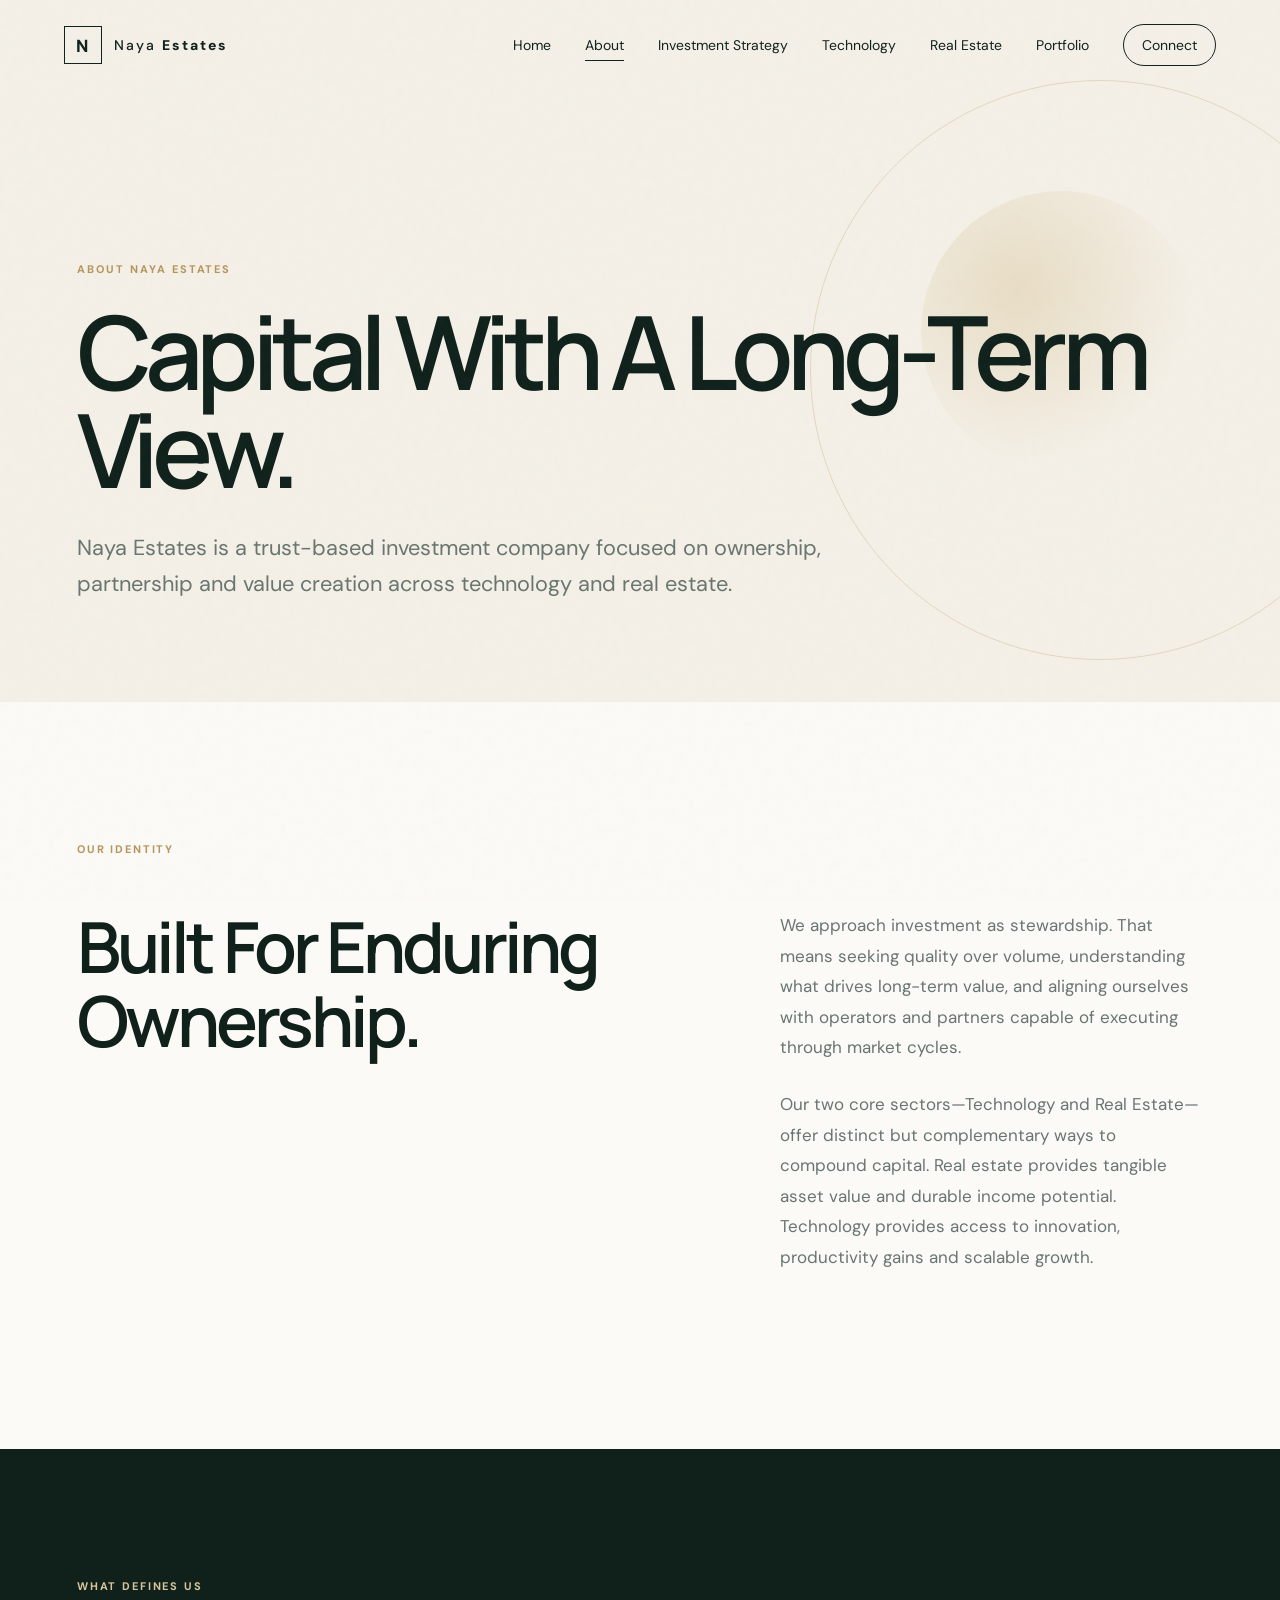
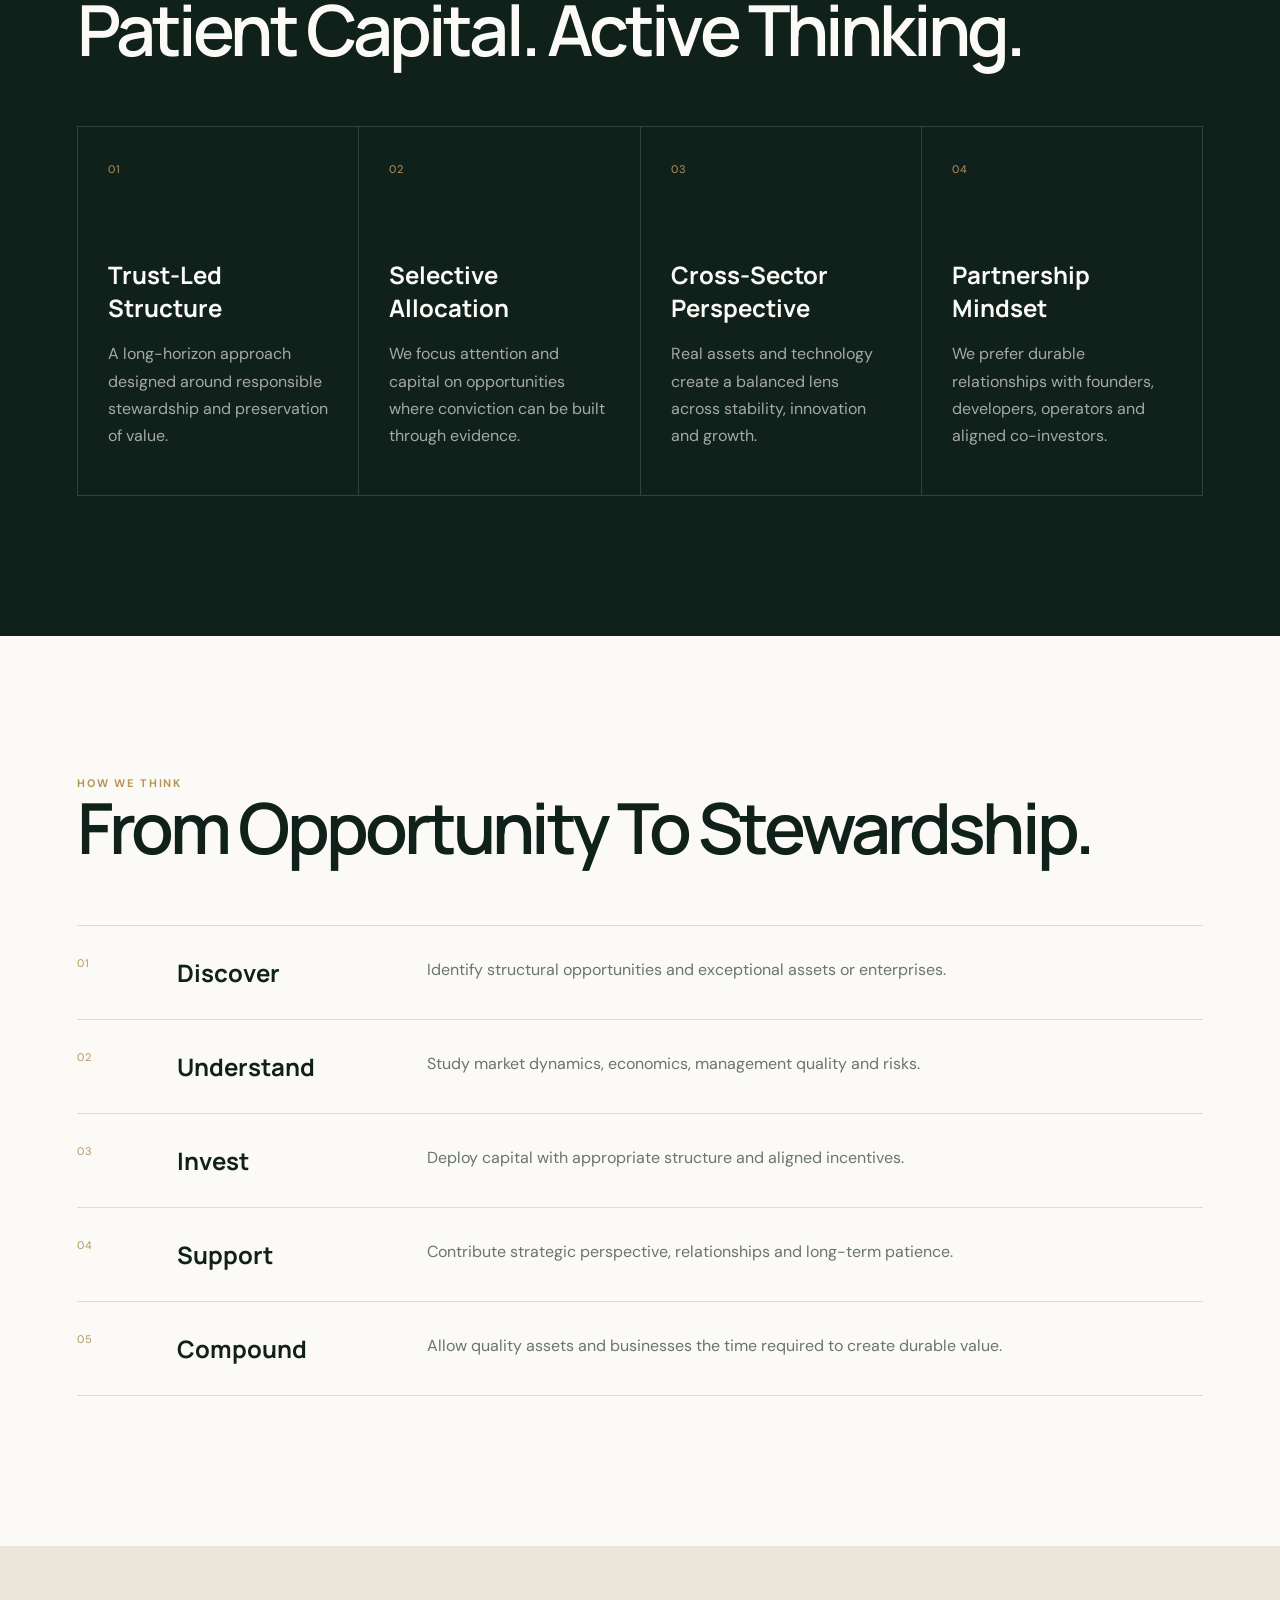
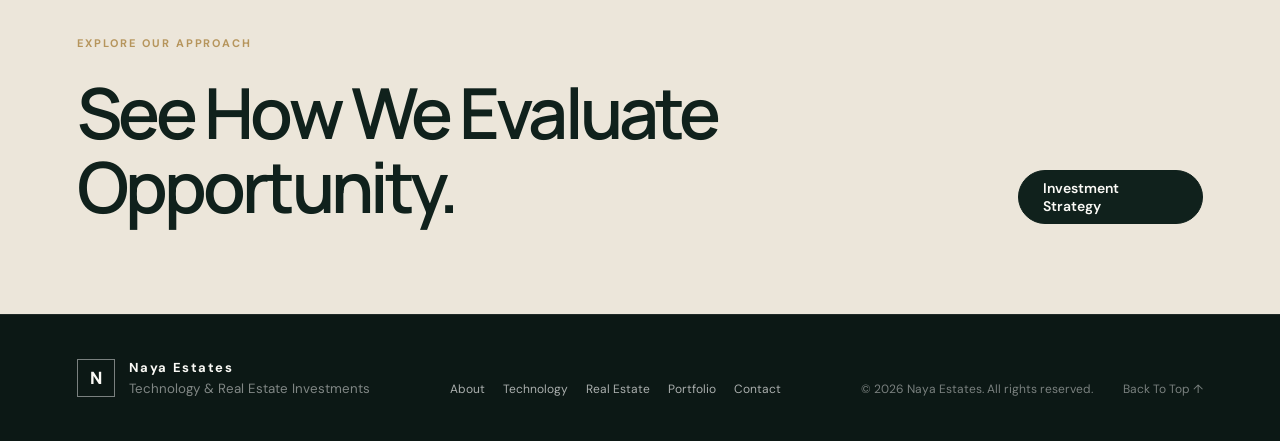
==== commit 41b09a6e: "update 2" ====
--- a/about.html
+++ b/about.html
@@ -7,7 +7,7 @@
   <title>About | Naya Estates</title>
   <link rel="preconnect" href="https://fonts.googleapis.com">
   <link rel="preconnect" href="https://fonts.gstatic.com" crossorigin>
-  <link href="https://fonts.googleapis.com/css2?family=IBM+Plex+Sans:wght@400;500;600;700&family=Inter:wght@400;500;600;700&display=swap" rel="stylesheet">
+  <link href="https://fonts.googleapis.com/css2?family=DM+Sans:wght@400;500;600;700&family=Manrope:wght@400;500;600;700;800&display=swap" rel="stylesheet">
   <link rel="stylesheet" href="styles.css" />
 </head>
 <body>
--- a/styles.css
+++ b/styles.css
@@ -1,23 +1,23 @@
 :root {
-  --ink: #0b1f3a;
-  --ink-2: #183a63;
-  --cream: #f3f5f8;
-  --paper: #fbfcfe;
-  --accent: #2563eb;
-  --accent-light: #8db8ff;
-  --sage: #8295ad;
-  --line: rgba(11, 31, 58, .14);
-  --muted: #66758a;
+  --ink: #10211c;
+  --ink-2: #1b332b;
+  --cream: #f4f0e7;
+  --paper: #fbfaf6;
+  --gold: #b6955c;
+  --gold-light: #d9c59b;
+  --sage: #8a9b90;
+  --line: rgba(16, 33, 28, .14);
+  --muted: #69756f;
   --white: #fff;
   --radius: 28px;
-  --shadow: 0 24px 60px rgba(11, 31, 58, .08);
+  --shadow: 0 24px 60px rgba(16, 33, 28, .08);
 }
 
 * { box-sizing: border-box; }
 html { scroll-behavior: smooth; }
 body {
   margin: 0;
-  font-family: "Inter", sans-serif;
+  font-family: "DM Sans", sans-serif;
   color: var(--ink);
   background: var(--paper);
   overflow-x: hidden;
@@ -26,7 +26,6 @@
 
 a { color: inherit; text-decoration: none; }
 button { font: inherit; }
-::selection { background: rgba(37, 99, 235, .16); color: var(--ink); }
 
 .noise {
   position: fixed; inset: 0; pointer-events: none; z-index: 50; opacity: .025;
@@ -48,7 +47,7 @@
 .brand { display: flex; align-items: center; gap: 12px; letter-spacing: .13em; }
 .brand-mark {
   width: 38px; height: 38px; border: 1px solid var(--ink); display: grid; place-items: center;
-  font-family: "IBM Plex Sans", sans-serif; font-weight: 800; font-size: 17px;
+  font-family: "Manrope"; font-weight: 800; font-size: 17px;
 }
 .brand-text { font-size: 14px; font-weight: 500; }
 .brand-text strong { font-weight: 800; }
@@ -70,13 +69,13 @@
 }
 .hero-grid { position: absolute; inset: 0; opacity: .16; background-image: linear-gradient(var(--line) 1px, transparent 1px), linear-gradient(90deg, var(--line) 1px, transparent 1px); background-size: 64px 64px; mask-image: linear-gradient(to bottom right, black, transparent 75%); }
 .orb { position: absolute; border-radius: 50%; filter: blur(2px); }
-.orb-one { width: 460px; height: 460px; right: 14%; top: 9%; border: 1px solid rgba(37,99,235,.28); }
-.orb-two { width: 260px; height: 260px; right: 5%; top: 28%; background: radial-gradient(circle at 35% 35%, rgba(141,184,255,.55), rgba(37,99,235,.05) 60%, transparent 70%); }
+.orb-one { width: 460px; height: 460px; right: 14%; top: 9%; border: 1px solid rgba(182,149,92,.28); }
+.orb-two { width: 260px; height: 260px; right: 5%; top: 28%; background: radial-gradient(circle at 35% 35%, rgba(217,197,155,.6), rgba(182,149,92,.05) 60%, transparent 70%); }
 .hero-copy { max-width: 980px; position: relative; z-index: 2; }
-.eyebrow { text-transform: uppercase; letter-spacing: .18em; font-size: 11px; font-weight: 700; color: var(--accent); margin: 0 0 26px; }
-.hero h1, h2, h3 { font-family: "IBM Plex Sans", sans-serif; }
+.eyebrow { text-transform: uppercase; letter-spacing: .18em; font-size: 11px; font-weight: 700; color: var(--gold); margin: 0 0 26px; }
+.hero h1, h2, h3 { font-family: "Manrope", sans-serif; }
 .hero h1 { margin: 0; font-size: clamp(52px, 7.6vw, 118px); line-height: .94; letter-spacing: -.065em; font-weight: 600; max-width: 1050px; }
-.hero h1 em { font-family: "IBM Plex Sans", sans-serif; font-style: italic; font-weight: 500; color: var(--accent); }
+.hero h1 em { font-family: Georgia, serif; font-weight: 400; color: var(--gold); }
 .hero-lead { max-width: 720px; margin: 34px 0 0; font-size: clamp(17px, 1.5vw, 22px); line-height: 1.65; color: var(--ink-2); }
 .hero-actions { display: flex; gap: 14px; margin-top: 40px; flex-wrap: wrap; }
 .btn { display: inline-flex; align-items: center; justify-content: center; min-height: 54px; padding: 0 24px; border-radius: 999px; font-weight: 600; font-size: 14px; transition: .25s ease; }
@@ -86,42 +85,42 @@
 .btn-ghost span { margin-left: 12px; }
 .btn-ghost:hover { border-color: var(--ink); }
 .hero-aside { display: grid; gap: 14px; position: relative; z-index: 2; align-self: end; padding-bottom: 40px; }
-.metric-card { background: rgba(251,252,254,.76); border: 1px solid rgba(11,31,58,.12); backdrop-filter: blur(10px); padding: 24px; border-radius: 22px; box-shadow: 0 16px 40px rgba(11,31,58,.04); }
+.metric-card { background: rgba(251,250,246,.72); border: 1px solid rgba(16,33,28,.12); backdrop-filter: blur(10px); padding: 24px; border-radius: 22px; box-shadow: 0 16px 40px rgba(16,33,28,.04); }
 .metric-label { display: block; font-size: 10px; text-transform: uppercase; letter-spacing: .16em; color: var(--muted); margin-bottom: 14px; }
-.metric-card strong { display: block; font-family: "IBM Plex Sans", sans-serif; font-size: 27px; letter-spacing: -.03em; }
+.metric-card strong { display: block; font-family: "Manrope"; font-size: 27px; letter-spacing: -.03em; }
 .metric-card small { display: block; color: var(--muted); margin-top: 8px; line-height: 1.5; }
 .accent-card { background: var(--ink); color: var(--cream); }
-.accent-card .metric-label { color: var(--accent-light); }
+.accent-card .metric-label { color: var(--gold-light); }
 .accent-card strong { font-size: 22px; }
 .scroll-cue { position: absolute; left: clamp(24px, 6vw, 100px); bottom: 34px; display: flex; gap: 12px; align-items: center; font-size: 10px; letter-spacing: .14em; text-transform: uppercase; color: var(--muted); }
 .scroll-cue i { width: 46px; height: 1px; background: currentColor; }
 
-.section-kicker { font-size: 11px; text-transform: uppercase; letter-spacing: .17em; color: var(--accent); font-weight: 700; }
+.section-kicker { font-size: 11px; text-transform: uppercase; letter-spacing: .17em; color: var(--gold); font-weight: 700; }
 .statement { padding-top: 150px; padding-bottom: 150px; }
 .statement-grid { display: grid; grid-template-columns: minmax(0, 1.55fr) minmax(260px, .65fr); gap: 90px; margin-top: 54px; align-items: end; }
 .statement h2, .section-head h2, .strategy h2, .principles h2, .contact h2 { margin: 0; font-size: clamp(40px, 5.5vw, 82px); line-height: 1.06; letter-spacing: -.055em; font-weight: 600; }
-.statement h2 span { font-family: "IBM Plex Sans", sans-serif; font-style: italic; font-weight: 500; color: var(--accent); }
+.statement h2 span { font-family: Georgia, serif; font-weight: 400; color: var(--gold); }
 .statement-copy p { color: var(--muted); font-size: 17px; line-height: 1.75; margin: 0 0 22px; }
 
 .focus { padding-top: 130px; padding-bottom: 140px; background: var(--ink); color: var(--paper); }
 .section-head { display: flex; align-items: end; justify-content: space-between; gap: 40px; margin-bottom: 56px; }
-.focus .section-kicker { color: var(--accent-light); }
-.focus .section-intro { color: rgba(243,245,248,.70); }
+.focus .section-kicker { color: var(--gold-light); }
+.focus .section-intro { color: rgba(244,240,231,.68); }
 .section-intro { max-width: 480px; line-height: 1.7; color: var(--muted); }
 .focus-grid { display: grid; grid-template-columns: 1fr 1fr; gap: 20px; }
 .focus-card { min-height: 610px; border-radius: var(--radius); padding: 34px; overflow: hidden; position: relative; display: flex; flex-direction: column; justify-content: space-between; border: 1px solid rgba(255,255,255,.12); }
 .focus-card::before { content: ""; position: absolute; inset: 0; transition: transform .5s ease; }
 .focus-card:hover::before { transform: scale(1.04); }
-.real-estate::before { background: radial-gradient(circle at 75% 25%, rgba(141,184,255,.20), transparent 38%), linear-gradient(135deg, #15365c, #0b1f3a 70%); }
-.technology::before { background: radial-gradient(circle at 75% 25%, rgba(82,139,214,.20), transparent 38%), linear-gradient(135deg, #17365b, #08182a 70%); }
+.real-estate::before { background: radial-gradient(circle at 75% 25%, rgba(217,197,155,.2), transparent 38%), linear-gradient(135deg, #213b33, #10211c 70%); }
+.technology::before { background: radial-gradient(circle at 75% 25%, rgba(122,160,165,.18), transparent 38%), linear-gradient(135deg, #162d2a, #0c1715 70%); }
 .focus-number, .focus-icon, .focus-content { position: relative; z-index: 1; }
-.focus-number { font-family: "IBM Plex Sans", sans-serif; font-size: 12px; color: rgba(255,255,255,.5); }
-.focus-icon { position: absolute; right: 34px; top: 28px; width: 74px; height: 74px; border-radius: 50%; border: 1px solid rgba(255,255,255,.2); display: grid; place-items: center; font-size: 34px; color: var(--accent-light); }
+.focus-number { font-family: "Manrope"; font-size: 12px; color: rgba(255,255,255,.5); }
+.focus-icon { position: absolute; right: 34px; top: 28px; width: 74px; height: 74px; border-radius: 50%; border: 1px solid rgba(255,255,255,.2); display: grid; place-items: center; font-size: 34px; color: var(--gold-light); }
 .focus-content { max-width: 610px; }
 .focus-card h3 { margin: 0 0 18px; font-size: clamp(34px, 4vw, 58px); letter-spacing: -.045em; }
-.focus-card p:not(.eyebrow) { color: rgba(243,245,248,.74); max-width: 540px; line-height: 1.7; }
+.focus-card p:not(.eyebrow) { color: rgba(244,240,231,.72); max-width: 540px; line-height: 1.7; }
 .focus-card ul { list-style: none; padding: 0; margin: 28px 0 0; display: grid; grid-template-columns: 1fr 1fr; gap: 12px; }
-.focus-card li { border-top: 1px solid rgba(255,255,255,.14); padding-top: 12px; font-size: 13px; color: rgba(243,245,248,.82); }
+.focus-card li { border-top: 1px solid rgba(255,255,255,.14); padding-top: 12px; font-size: 13px; color: rgba(244,240,231,.8); }
 
 .strategy { padding-top: 130px; padding-bottom: 140px; background: var(--cream); }
 .strategy-panel { border: 1px solid var(--line); border-radius: 34px; padding: clamp(28px, 5vw, 70px); background: rgba(255,255,255,.28); }
@@ -130,7 +129,7 @@
 .strategy-grid { display: grid; grid-template-columns: repeat(4, 1fr); }
 .strategy-item { padding: 34px 28px 8px 0; }
 .strategy-item + .strategy-item { border-left: 1px solid var(--line); padding-left: 28px; }
-.strategy-item span { font-size: 11px; color: var(--accent); }
+.strategy-item span { font-size: 11px; color: var(--gold); }
 .strategy-item h3 { font-size: 20px; margin: 18px 0 12px; }
 .strategy-item p { color: var(--muted); line-height: 1.65; font-size: 14px; }
 
@@ -138,29 +137,29 @@
 .portfolio-grid { display: grid; grid-template-columns: repeat(2, 1fr); border-top: 1px solid var(--line); border-left: 1px solid var(--line); }
 .portfolio-card { position: relative; min-height: 310px; padding: 34px; border-right: 1px solid var(--line); border-bottom: 1px solid var(--line); transition: .3s ease; }
 .portfolio-card:hover { background: var(--cream); }
-.portfolio-card > span { font-size: 10px; letter-spacing: .16em; color: var(--accent); font-weight: 700; }
+.portfolio-card > span { font-size: 10px; letter-spacing: .16em; color: var(--gold); font-weight: 700; }
 .portfolio-card h3 { font-size: clamp(27px, 3vw, 42px); letter-spacing: -.04em; max-width: 440px; margin: 44px 0 18px; }
 .portfolio-card p { max-width: 500px; color: var(--muted); line-height: 1.65; }
 .card-arrow { position: absolute; top: 34px; right: 34px; width: 38px; height: 38px; border: 1px solid var(--line); border-radius: 50%; display: grid; place-items: center; }
 
-.principles { padding-top: 140px; padding-bottom: 140px; background: #eef2f7; display: grid; grid-template-columns: .9fr 1.1fr; gap: 90px; }
+.principles { padding-top: 140px; padding-bottom: 140px; background: #eae4d8; display: grid; grid-template-columns: .9fr 1.1fr; gap: 90px; }
 .principles-copy { position: sticky; top: 120px; align-self: start; }
 .principles-copy h2 { margin-top: 40px; }
 .principles-list { border-top: 1px solid var(--line); }
 .principle { display: grid; grid-template-columns: 70px 180px 1fr; gap: 20px; padding: 30px 0; border-bottom: 1px solid var(--line); align-items: start; }
-.principle span { color: var(--accent); font-size: 11px; }
-.principle strong { font-family: "IBM Plex Sans", sans-serif; font-size: 20px; }
+.principle span { color: var(--gold); font-size: 11px; }
+.principle strong { font-family: "Manrope"; font-size: 20px; }
 .principle p { margin: 0; color: var(--muted); line-height: 1.6; }
 
 .contact { padding-top: 120px; padding-bottom: 120px; background: var(--ink); color: var(--paper); }
-.contact-panel { padding: clamp(34px, 5vw, 72px); border: 1px solid rgba(255,255,255,.13); border-radius: 34px; display: grid; grid-template-columns: 1.2fr .8fr; gap: 60px; align-items: end; background: radial-gradient(circle at 95% 10%, rgba(37,99,235,.14), transparent 32%); }
+.contact-panel { padding: clamp(34px, 5vw, 72px); border: 1px solid rgba(255,255,255,.13); border-radius: 34px; display: grid; grid-template-columns: 1.2fr .8fr; gap: 60px; align-items: end; background: radial-gradient(circle at 95% 10%, rgba(182,149,92,.14), transparent 32%); }
 .contact h2 { margin-bottom: 24px; }
-.contact p:not(.eyebrow) { max-width: 660px; color: rgba(243,245,248,.69); line-height: 1.7; }
+.contact p:not(.eyebrow) { max-width: 660px; color: rgba(244,240,231,.67); line-height: 1.7; }
 .contact-link { padding: 26px 0; border-top: 1px solid rgba(255,255,255,.25); border-bottom: 1px solid rgba(255,255,255,.25); display: flex; justify-content: space-between; gap: 18px; align-items: center; }
-.contact-link span { color: rgba(243,245,248,.62); font-size: 13px; }
-.contact-link strong { font-family: "IBM Plex Sans", sans-serif; font-size: 16px; }
-
-footer { background: #071426; color: var(--paper); padding: 44px clamp(24px, 6vw, 100px); display: flex; justify-content: space-between; align-items: end; gap: 40px; border-top: 1px solid rgba(255,255,255,.08); }
+.contact-link span { color: rgba(244,240,231,.6); font-size: 13px; }
+.contact-link strong { font-family: "Manrope"; font-size: 16px; }
+
+footer { background: #0c1815; color: var(--paper); padding: 44px clamp(24px, 6vw, 100px); display: flex; justify-content: space-between; align-items: end; gap: 40px; border-top: 1px solid rgba(255,255,255,.08); }
 .footer-brand { display: flex; gap: 14px; align-items: center; }
 .footer-brand .brand-mark { border-color: rgba(255,255,255,.45); }
 .footer-brand strong { display: block; letter-spacing: .12em; font-size: 13px; }
@@ -219,26 +218,26 @@
 .panel-action { padding-top: 32px; border-top: 1px solid var(--line); margin-top: 34px; }
 
 .page-hero { min-height: 78vh; padding-top: 180px; padding-bottom: 100px; display: flex; flex-direction: column; justify-content: flex-end; position: relative; overflow: hidden; background: var(--cream); }
-.page-hero h1 { max-width: 1180px; margin: 0; font-family: "IBM Plex Sans", sans-serif; font-size: clamp(56px, 8vw, 118px); line-height: .96; letter-spacing: -.065em; font-weight: 600; position: relative; z-index: 2; }
+.page-hero h1 { max-width: 1180px; margin: 0; font-family: "Manrope", sans-serif; font-size: clamp(56px, 8vw, 118px); line-height: .96; letter-spacing: -.065em; font-weight: 600; position: relative; z-index: 2; }
 .page-lead { max-width: 760px; margin: 32px 0 0; font-size: clamp(18px, 1.7vw, 24px); line-height: 1.65; color: var(--muted); position: relative; z-index: 2; }
-.page-orb { position: absolute; width: 580px; height: 580px; border-radius: 50%; right: -110px; top: 80px; border: 1px solid rgba(37,99,235,.28); }
-.page-orb::after { content:""; position:absolute; width:280px; height:280px; border-radius:50%; inset:110px; background:radial-gradient(circle at 35% 35%, rgba(141,184,255,.42), transparent 68%); }
+.page-orb { position: absolute; width: 580px; height: 580px; border-radius: 50%; right: -110px; top: 80px; border: 1px solid rgba(182,149,92,.28); }
+.page-orb::after { content:""; position:absolute; width:280px; height:280px; border-radius:50%; inset:110px; background:radial-gradient(circle at 35% 35%, rgba(217,197,155,.45), transparent 68%); }
 .compact-hero { min-height: 64vh; }
 
 .editorial { padding-top: 140px; padding-bottom: 150px; }
 .editorial-grid { display: grid; grid-template-columns: 1.05fr .75fr; gap: 110px; margin-top: 54px; align-items: start; }
-.editorial h2, .process-section h2, .criteria h2, .sector-band h2, .theme-section h2, .contact-page h2, .split-cta h2 { margin: 0; font-family: "IBM Plex Sans", sans-serif; font-size: clamp(42px, 5.5vw, 78px); line-height: 1.05; letter-spacing: -.055em; font-weight: 600; }
+.editorial h2, .process-section h2, .criteria h2, .sector-band h2, .theme-section h2, .contact-page h2, .split-cta h2 { margin: 0; font-family: "Manrope", sans-serif; font-size: clamp(42px, 5.5vw, 78px); line-height: 1.05; letter-spacing: -.055em; font-weight: 600; }
 .rich-copy { max-width: 700px; }
 .rich-copy p { margin: 0 0 26px; color: var(--muted); font-size: 17px; line-height: 1.8; }
 
 .dark-section { background: var(--ink); color: var(--paper); padding-top: 130px; padding-bottom: 140px; }
-.dark-section .section-kicker { color: var(--accent-light); }
+.dark-section .section-kicker { color: var(--gold-light); }
 .dark-section h2 { margin: 0; font-size: clamp(42px, 5.5vw, 78px); line-height: 1.05; letter-spacing: -.055em; }
 .value-grid { display:grid; grid-template-columns:repeat(4,1fr); margin-top: 60px; border-top:1px solid rgba(255,255,255,.15); border-left:1px solid rgba(255,255,255,.15); }
 .value-card { min-height: 310px; padding: 30px; border-right:1px solid rgba(255,255,255,.15); border-bottom:1px solid rgba(255,255,255,.15); }
-.value-card span, .process-card span, .timeline-item span, .theme-card span, .guidance-item span { color: var(--accent); font-size: 11px; letter-spacing: .12em; }
+.value-card span, .process-card span, .timeline-item span, .theme-card span, .guidance-item span { color: var(--gold); font-size: 11px; letter-spacing: .12em; }
 .value-card h3 { margin: 80px 0 16px; font-size: 24px; }
-.value-card p { color: rgba(243,245,248,.68); line-height: 1.7; }
+.value-card p { color: rgba(244,240,231,.66); line-height: 1.7; }
 
 .timeline-section, .process-section, .theme-section { padding-top: 140px; padding-bottom: 150px; }
 .timeline { margin-top: 60px; border-top: 1px solid var(--line); }
@@ -255,35 +254,35 @@
 .criteria { display:grid; grid-template-columns:.85fr 1.15fr; gap:90px; padding-top:140px; padding-bottom:150px; }
 .criteria-list { border-top:1px solid var(--line); }
 .criteria-row { display:grid; grid-template-columns:230px 1fr; gap:30px; padding:28px 0; border-bottom:1px solid var(--line); }
-.criteria-row strong { font-family:"IBM Plex Sans", sans-serif; font-size:19px; }
+.criteria-row strong { font-family:"Manrope"; font-size:19px; }
 .criteria-row p { margin:0; color:var(--muted); line-height:1.65; }
 
-.tech-hero { background: linear-gradient(135deg,#f3f5f8 0%,#e9eff8 100%); }
-.tech-grid-art { position:absolute; inset:0; opacity:.28; background-image:linear-gradient(rgba(11,31,58,.12) 1px,transparent 1px),linear-gradient(90deg,rgba(11,31,58,.12) 1px,transparent 1px); background-size:72px 72px; mask-image:linear-gradient(90deg,transparent,black); }
-.real-hero { background:#edf1f6; }
-.real-arch { position:absolute; width:620px; height:620px; border:1px solid rgba(11,31,58,.16); border-radius:310px 310px 0 0; right:-40px; bottom:-210px; }
-.real-arch::before,.real-arch::after { content:""; position:absolute; border:1px solid rgba(37,99,235,.35); border-radius:260px 260px 0 0; }
+.tech-hero { background: linear-gradient(135deg,#f4f0e7 0%,#e7eee9 100%); }
+.tech-grid-art { position:absolute; inset:0; opacity:.28; background-image:linear-gradient(rgba(16,33,28,.12) 1px,transparent 1px),linear-gradient(90deg,rgba(16,33,28,.12) 1px,transparent 1px); background-size:72px 72px; mask-image:linear-gradient(90deg,transparent,black); }
+.real-hero { background:#ece5d9; }
+.real-arch { position:absolute; width:620px; height:620px; border:1px solid rgba(16,33,28,.16); border-radius:310px 310px 0 0; right:-40px; bottom:-210px; }
+.real-arch::before,.real-arch::after { content:""; position:absolute; border:1px solid rgba(182,149,92,.35); border-radius:260px 260px 0 0; }
 .real-arch::before { inset:55px; bottom:0; }
 .real-arch::after { inset:110px; bottom:0; }
 
 .sector-band { background:var(--ink); color:var(--paper); padding-top:130px; padding-bottom:140px; }
-.sector-band .section-kicker { color:var(--accent-light); }
+.sector-band .section-kicker { color:var(--gold-light); }
 .sector-grid { display:grid; grid-template-columns:repeat(2,1fr); gap:18px; }
 .sector-card { position:relative; min-height:340px; padding:34px; border:1px solid rgba(255,255,255,.14); border-radius:26px; background:rgba(255,255,255,.025); }
-.sector-icon { width:52px; height:52px; border-radius:50%; border:1px solid rgba(255,255,255,.2); display:grid; place-items:center; color:var(--accent-light); font-size:11px; }
+.sector-icon { width:52px; height:52px; border-radius:50%; border:1px solid rgba(255,255,255,.2); display:grid; place-items:center; color:var(--gold-light); font-size:11px; }
 .sector-card h3 { margin:70px 0 16px; font-size:clamp(28px,3vw,42px); letter-spacing:-.04em; }
-.sector-card p { max-width:600px; color:rgba(243,245,248,.68); line-height:1.7; }
-.estate-band { background:#12365e; }
+.sector-card p { max-width:600px; color:rgba(244,240,231,.66); line-height:1.7; }
+.estate-band { background:#193229; }
 
 .portfolio-intro { padding-top:140px; padding-bottom:150px; }
 .allocation-grid { display:grid; grid-template-columns:1fr 1fr; gap:20px; margin-top:50px; }
-.allocation-card { min-height:500px; padding:40px; border-radius:30px; background:#eef2f7; display:flex; flex-direction:column; align-items:flex-start; }
-.allocation-card span { font-size:11px; text-transform:uppercase; letter-spacing:.16em; color:var(--accent); font-weight:700; }
+.allocation-card { min-height:500px; padding:40px; border-radius:30px; background:#eae4d8; display:flex; flex-direction:column; align-items:flex-start; }
+.allocation-card span { font-size:11px; text-transform:uppercase; letter-spacing:.16em; color:var(--gold); font-weight:700; }
 .allocation-card h2 { font-size:clamp(48px,6vw,84px); letter-spacing:-.055em; margin:90px 0 18px; }
 .allocation-card p { max-width:560px; color:var(--muted); font-size:17px; line-height:1.7; }
 .allocation-card .text-link { margin-top:auto; }
 .tech-allocation { background:var(--ink); color:var(--paper); }
-.tech-allocation p { color:rgba(243,245,248,.67); }
+.tech-allocation p { color:rgba(244,240,231,.65); }
 .theme-section { background:var(--cream); }
 .theme-grid { display:grid; grid-template-columns:repeat(3,1fr); border-top:1px solid var(--line); border-left:1px solid var(--line); }
 .theme-card { min-height:300px; padding:30px; border-right:1px solid var(--line); border-bottom:1px solid var(--line); }
@@ -292,7 +291,7 @@
 .disclosure { padding-top:70px; padding-bottom:70px; display:grid; grid-template-columns:220px 1fr; gap:60px; border-top:1px solid var(--line); }
 .disclosure p { margin:0; max-width:900px; color:var(--muted); line-height:1.75; }
 
-.split-cta { padding-top:90px; padding-bottom:90px; display:flex; justify-content:space-between; align-items:end; gap:50px; background:#edf2f8; }
+.split-cta { padding-top:90px; padding-bottom:90px; display:flex; justify-content:space-between; align-items:end; gap:50px; background:#ece6da; }
 .split-cta h2 { max-width:900px; }
 .dark-cta { background:var(--ink); color:var(--paper); }
 .btn-light { background:var(--paper); color:var(--ink); border:1px solid var(--paper); }
@@ -304,15 +303,15 @@
 .contact-info h2 { margin:36px 0 24px; }
 .contact-detail { display:grid; gap:7px; padding:20px 0; border-bottom:1px solid var(--line); }
 .contact-detail:first-of-type { margin-top:42px; border-top:1px solid var(--line); }
-.contact-detail span { color:var(--accent); font-size:11px; text-transform:uppercase; letter-spacing:.15em; font-weight:700; }
-.contact-detail a,.contact-detail strong { font-family:"IBM Plex Sans", sans-serif; font-size:16px; }
+.contact-detail span { color:var(--gold); font-size:11px; text-transform:uppercase; letter-spacing:.15em; font-weight:700; }
+.contact-detail a,.contact-detail strong { font-family:"Manrope"; font-size:16px; }
 .inquiry-form { padding:36px; border:1px solid var(--line); border-radius:28px; background:var(--cream); }
 .inquiry-form label { display:grid; gap:9px; font-size:12px; font-weight:700; margin-bottom:20px; }
 .field-row { display:grid; grid-template-columns:1fr 1fr; gap:16px; }
 .inquiry-form input,.inquiry-form select,.inquiry-form textarea { width:100%; border:1px solid var(--line); background:rgba(255,255,255,.65); border-radius:12px; padding:14px 15px; color:var(--ink); font:inherit; outline:none; }
-.inquiry-form input:focus,.inquiry-form select:focus,.inquiry-form textarea:focus { border-color:var(--accent); }
+.inquiry-form input:focus,.inquiry-form select:focus,.inquiry-form textarea:focus { border-color:var(--gold); }
 .form-note { display:block; margin-top:15px; color:var(--muted); line-height:1.5; }
-.contact-guidance { padding-top:90px; padding-bottom:120px; background:#eef2f7; }
+.contact-guidance { padding-top:90px; padding-bottom:120px; background:#eae4d8; }
 .guidance-grid { display:grid; grid-template-columns:repeat(4,1fr); gap:20px; margin-top:42px; }
 .guidance-item { border-top:1px solid var(--line); padding-top:24px; }
 .guidance-item h3 { margin:38px 0 12px; font-size:22px; }
